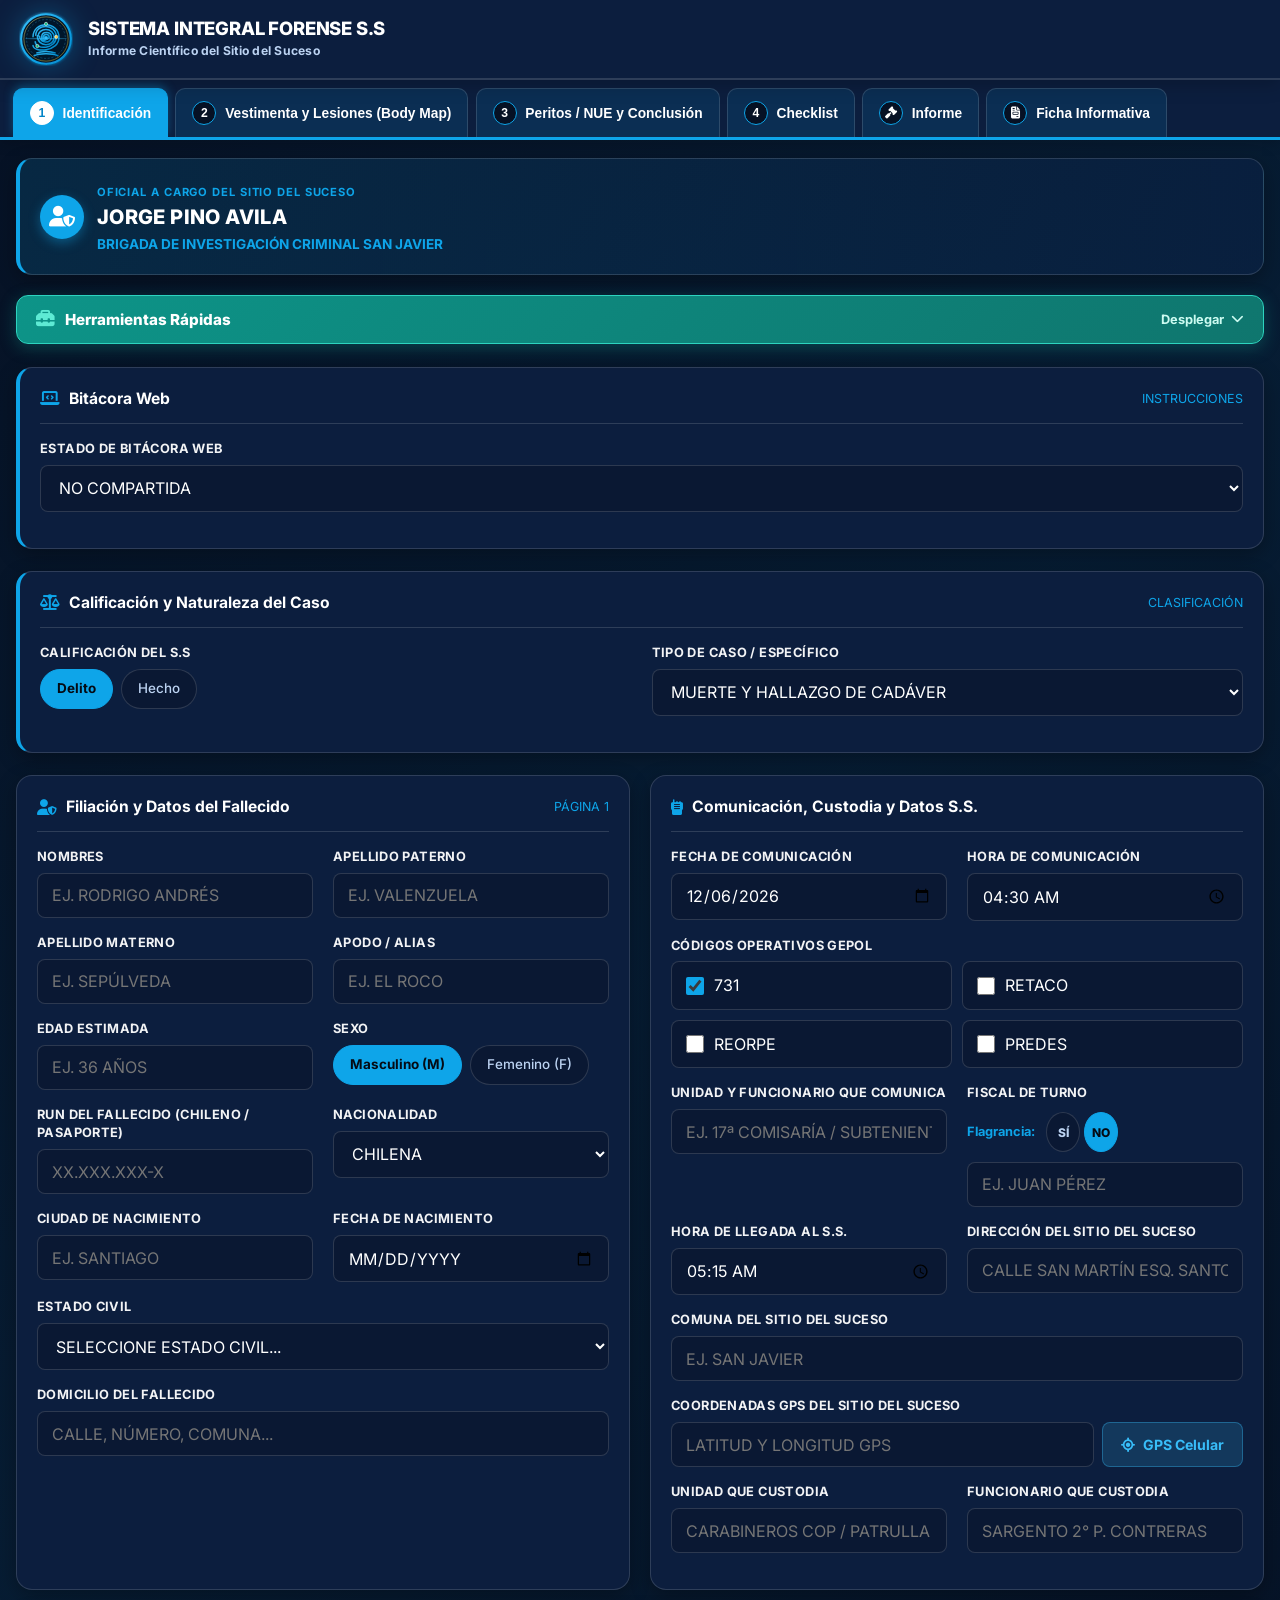
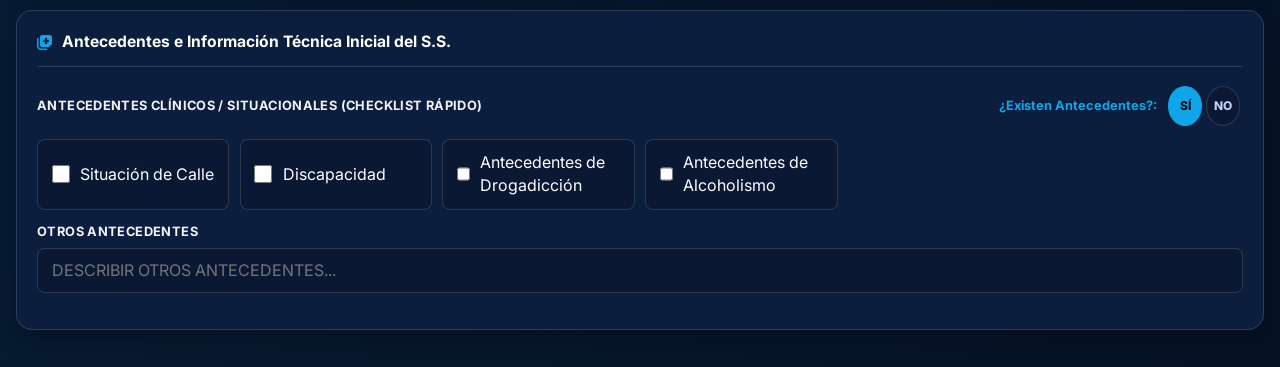
==== index.html @ a8dee240 "Add files via upload" ====
<!DOCTYPE html>
<html lang="es">
<head>
  <meta charset="UTF-8">
  <meta name="viewport" content="width=device-width, initial-scale=1.0, maximum-scale=5.0, user-scalable=yes">
  <meta name="theme-color" content="#061329">
  <meta name="mobile-web-app-capable" content="yes">
  <meta name="apple-mobile-web-app-capable" content="yes">
  <meta name="application-name" content="SIF Bicrim">
  <link rel="manifest" href="manifest.json">
  <title>SIF-SS // Sistema Integral Forense - Informe Científico-Técnico del Sitio del Suceso (Android)</title>
  <link rel="stylesheet" href="https://cdnjs.cloudflare.com/ajax/libs/font-awesome/6.5.1/css/all.min.css">
  <link rel="stylesheet" href="styles.css">
  <script src="https://cdnjs.cloudflare.com/ajax/libs/html2canvas/1.4.1/html2canvas.min.js"></script>
</head>
<body>

  <!-- BANNER FLOTANTE DE INSTALACIÓN PWA (ESTILO RANCHILLO) -->
  <div id="installBanner" class="install-banner no-print" style="display: none;">
    <div class="install-content">
      <span class="install-icon">📲</span>
      <div>
        <h4>Instalar SIF-SS Android</h4>
        <p>Agrégala a tu pantalla de inicio para usarla offline</p>
      </div>
    </div>
    <button id="installBtn" class="btn-install-banner">Instalar</button>
    <button onclick="cerrarBannerInstalacion()" class="btn-close-banner">&times;</button>
  </div>

  <!-- ENCABEZADO PRINCIPAL LIMPIO PARA CELULAR ANDROID (SOLO LOGO Y TEXTO) -->
  <header class="app-header no-print">
    <div class="header-container">
      <div class="brand-section">
        <div class="custom-forensic-logo" title="Dactiloscopia y Peritaje // Sitio del Suceso">
          <svg viewBox="0 0 100 100" width="54" height="54" class="logo-svg-emblem">
            <defs>
              <linearGradient id="fpCyanGrad" x1="0%" y1="0%" x2="100%" y2="100%">
                <stop offset="0%" stop-color="#38bdf8" />
                <stop offset="60%" stop-color="#0ea5e9" />
                <stop offset="100%" stop-color="#0284c7" />
              </linearGradient>
              <linearGradient id="fpGoldGrad" x1="0%" y1="0%" x2="100%" y2="100%">
                <stop offset="0%" stop-color="#fef08a" />
                <stop offset="100%" stop-color="#eab308" />
              </linearGradient>
              <linearGradient id="laserGrad" x1="0%" y1="0%" x2="100%" y2="0%">
                <stop offset="0%" stop-color="rgba(56, 189, 248, 0)" />
                <stop offset="50%" stop-color="rgba(56, 189, 248, 0.45)" />
                <stop offset="100%" stop-color="rgba(56, 189, 248, 0)" />
              </linearGradient>
              <filter id="fpGlow">
                <feGaussianBlur stdDeviation="2.5" result="coloredBlur"/>
                <feMerge>
                  <feMergeNode in="coloredBlur"/>
                  <feMergeNode in="SourceGraphic"/>
                </feMerge>
              </filter>
            </defs>

            <!-- Marco Oficial REDONDO / Circular Institucional -->
            <circle cx="50" cy="50" r="46" fill="#061329" stroke="url(#fpCyanGrad)" stroke-width="3.8" filter="url(#fpGlow)" />
            <circle cx="50" cy="50" r="41" fill="none" stroke="url(#fpGoldGrad)" stroke-width="1.1" opacity="0.75" />
            <circle cx="50" cy="50" r="36" fill="none" stroke="rgba(56, 189, 248, 0.4)" stroke-width="1.2" stroke-dasharray="4,3" />

            <!-- HUELLA DACTILAR BIOMÉTRICA CIRCULAR -->
            <g stroke="url(#fpCyanGrad)" stroke-width="2.8" stroke-linecap="round" fill="none" opacity="0.95">
              <path d="M47,48 C47,45 53,45 53,48 C53,52 45,53 45,47 C45,40 56,40 56,47 C45,55 42,56 42,46 C42,36 59,35 60,46 C61,58 39,60 38,45" />
              <path d="M35,46 C35,28 65,28 65,47 C65,65 34,66 34,44" />
              <path d="M31,43 C31,21 69,21 69,46 C69,69 31,71 30,55" />
              <path d="M26,46 C26,16 74,16 74,47 C74,74 27,76 26,62" />
              <path d="M33,76 C42,72 58,72 67,76" />
              <path d="M28,81 C39,76 61,76 72,81" />
            </g>

            <rect x="12" y="48" width="76" height="3" fill="url(#laserGrad)" />
            <line x1="12" y1="49.5" x2="88" y2="49.5" stroke="#38bdf8" stroke-width="0.8" opacity="0.85" />

            <circle cx="50" cy="22" r="3" fill="#10b981" stroke="#ffffff" stroke-width="1" />
            <circle cx="69" cy="46" r="3" fill="url(#fpGoldGrad)" stroke="#ffffff" stroke-width="1" />
            <circle cx="50" cy="48" r="2.5" fill="#38bdf8" />
            <circle cx="34" cy="63" r="3" fill="#10b981" stroke="#ffffff" stroke-width="1" />
          </svg>
        </div>
        <div class="brand-title">
          <h1>SISTEMA INTEGRAL FORENSE S.S</h1>
          <p>Informe Científico del Sitio del Suceso</p>
      </div>
    </div>
  </header>

  <!-- NAVEGACIÓN MÓVIL POR PESTAÑAS (OPTIMIZADA PARA TACTO EN CELULAR) -->
  <nav class="nav-tabs-wrapper no-print">
    <div class="nav-tabs">
      <button class="tab-btn active" data-tab="tab-identificacion">
        <span class="tab-number">1</span>
        <span>Identificación</span>
      </button>
      <button class="tab-btn" data-tab="tab-examen">
        <span class="tab-number">2</span>
        <span>Vestimenta y Lesiones (Body Map)</span>
      </button>
      <button class="tab-btn" data-tab="tab-vestimenta">
        <span class="tab-number">3</span>
        <span>Peritos / NUE y Conclusión</span>
      </button>
      <button class="tab-btn" data-tab="tab-fotografia">
        <span class="tab-number">4</span>
        <span>Checklist</span>
      </button>
      <button class="tab-btn" data-tab="tab-documento">
        <span class="tab-number"><i class="fa-solid fa-gavel"></i></span>
        <span>Informe</span>
      </button>
      <button class="tab-btn" data-tab="tab-ficha">
        <span class="tab-number"><i class="fa-solid fa-file-invoice"></i></span>
        <span>Ficha Informativa</span>
      </button>
    </div>
  </nav>

  <!-- CONTENEDOR PRINCIPAL -->
  <main class="main-container">

    <!-- PESTAÑA 1: IDENTIFICACIÓN DEL FALLECIDO Y COMUNICACIÓN S.S -->
    <section id="tab-identificacion" class="tab-pane active">
      <!-- TARJETA OFICIAL A CARGO -->
      <div class="card official-in-charge-card" style="border-left: 4px solid var(--accent-primary); background: linear-gradient(90deg, rgba(14, 165, 233, 0.15), rgba(30, 64, 175, 0.1)); margin-bottom: 1.2rem;">
        <div style="display: flex; align-items: center; justify-content: space-between; flex-wrap: wrap; gap: 0.8rem;">
          <div style="display: flex; align-items: center; gap: 0.8rem;">
            <div style="width: 44px; height: 44px; border-radius: 50%; background: var(--accent-primary); display: flex; align-items: center; justify-content: center; font-size: 1.3rem; color: #fff; flex-shrink: 0; box-shadow: 0 4px 12px rgba(14, 165, 233, 0.4);">
              <i class="fa-solid fa-user-shield"></i>
            </div>
            <div>
              <span style="font-size: 0.7rem; font-weight: 700; color: var(--accent-primary); text-transform: uppercase; letter-spacing: 0.08em;">OFICIAL A CARGO DEL SITIO DEL SUCESO</span>
              <h3 style="font-size: 1.25rem; font-weight: 800; color: var(--text-main); margin-top: 0.1rem; letter-spacing: 0.02em;">JORGE PINO AVILA</h3>
              <span style="font-size: 0.85rem; font-weight: 700; color: var(--accent-primary); display: block; margin-top: 0.15rem;">BRIGADA DE INVESTIGACIÓN CRIMINAL SAN JAVIER</span>
            </div>
          </div>
        </div>
      </div>

      <!-- MENÚ DESPLEGABLE DE HERRAMIENTAS Y GESTIÓN DEL EXPEDIENTE (AHORRO DE ESPACIO MÓVIL) -->
      <div class="mobile-tools-dropdown-wrapper no-print" style="margin-bottom: 1.4rem;">
        <button type="button" id="btnToggleToolsMenu" class="btn" style="width: 100%; display: flex; justify-content: space-between; align-items: center; padding: 0.9rem 1.2rem; border-radius: var(--radius-md); font-size: 0.95rem; background: linear-gradient(135deg, #0d9488 0%, #0f766e 100%); border: 1px solid #2dd4bf; box-shadow: 0 4px 16px rgba(13, 148, 136, 0.35); color: #ffffff;">
          <span style="display: flex; align-items: center; gap: 0.7rem; font-weight: 800; color: #ffffff;">
            <i class="fa-solid fa-toolbox" style="color: #5eead4; font-size: 1.15rem;"></i> Herramientas Rápidas
          </span>
          <span style="display: flex; align-items: center; gap: 0.45rem; font-size: 0.8rem; color: #ccfbf1; font-weight: 700;">
            <span id="toolsMenuStatusText">Desplegar</span>
            <i class="fa-solid fa-chevron-down" id="toolsMenuChevron" style="transition: transform 0.28s ease;"></i>
          </span>
        </button>

        <div id="toolsMenuContent" class="card" style="display: none; margin-top: 0.6rem; margin-bottom: 0; padding: 1.1rem; border: 1px solid var(--accent-primary);">
          <div class="mobile-tools-grid">
            <button id="btnThemeToggle" class="btn btn-secondary btn-mobile">
              <i class="fa-solid fa-sun" id="themeIcon"></i> Modo Día / Noche
            </button>
            <button id="btnExportJson" class="btn btn-secondary btn-mobile">
              <i class="fa-solid fa-file-export"></i> Respaldar JSON
            </button>
            <button id="btnImportJson" class="btn btn-secondary btn-mobile">
              <i class="fa-solid fa-file-import"></i> Importar Respaldo
            </button>
            <input type="file" id="importFile" accept="*/*" style="display: none;">
            <button id="btnNewRecord" class="btn btn-primary btn-mobile">
              <i class="fa-solid fa-file-circle-plus"></i> Nuevo Registro
            </button>
            <button id="btnDeleteRecord" class="btn btn-danger btn-mobile">
              <i class="fa-solid fa-trash-can"></i> Eliminar Registro
            </button>
          </div>
        </div>
      </div>

      <!-- TARJETA: BITÁCORA WEB -->
      <div class="card" style="border-left: 4px solid var(--accent-primary); margin-bottom: 1.4rem;">
        <div class="card-header">
          <h2 class="card-title"><i class="fa-solid fa-laptop-code"></i> Bitácora Web</h2>
          <span style="font-size: 0.78rem; color: var(--accent-primary);">INSTRUCCIONES</span>
        </div>

        <div class="form-group">
          <label class="form-label">Estado de Bitácora Web</label>
          <select class="form-select" data-state-path="bitacoraWeb.estado">
            <option value="SI">Sí</option>
            <option value="NO COMPARTIDA">No Compartida</option>
            <option value="NO HAY">No Hay</option>
          </select>
        </div>

        <div id="boxBitacoraNumero" class="form-group" style="display: none; margin-top: 0.8rem;">
          <label class="form-label" style="color: var(--accent-primary); font-weight: 700;">Número de Bitácora Web (ej. 25697-2026):</label>
          <input type="text" class="form-input" data-state-path="bitacoraWeb.numero" placeholder="25697-2026">
        </div>

        <div id="boxBitacoraAvisoNoHay" style="display: none; margin-top: 0.8rem; padding: 12px 16px; background: rgba(239, 68, 68, 0.12); border: 1px solid rgba(239, 68, 68, 0.4); border-radius: 6px; color: #f87171; font-weight: 700; font-size: 0.92rem; align-items: center; gap: 10px;">
          <i class="fa-solid fa-triangle-exclamation"></i> No Existen Instrucciones en Bitacora Web.
        </div>
      </div>

      <!-- TARJETA: CLASIFICACIÓN DEL CASO Y EVALUACIÓN DE LESIONES -->
      <div class="card" style="border-left: 4px solid var(--accent-primary); margin-bottom: 1.4rem;">
        <div class="card-header">
          <h2 class="card-title"><i class="fa-solid fa-scale-balanced"></i> Calificación y Naturaleza del Caso</h2>
          <span style="font-size: 0.78rem; color: var(--accent-primary);">CLASIFICACIÓN</span>
        </div>

        <div class="grid-2">
          <div class="form-group">
            <label class="form-label">Calificación del S.S</label>
            <div class="pill-selector" data-state-path="clasificacionCaso.delitoOHecho">
              <span class="pill-option active" data-value="DELITO">Delito</span>
              <span class="pill-option" data-value="HECHO">Hecho</span>
            </div>
          </div>

          <div class="form-group">
            <label class="form-label">TIPO DE CASO / ESPECÍFICO</label>
            <select class="form-select" data-state-path="clasificacionCaso.subtipo">
              <option value="Muerte y Hallazgo de Cadáver">Muerte y Hallazgo de Cadáver</option>
              <option value="Homicidio">Homicidio</option>
              <option value="Femicidio">Femicidio</option>
              <option value="Parricidio">Parricidio</option>
              <option value="Infanticidio">Infanticidio</option>
              <option value="Suicidio">Suicidio</option>
              <option value="Muerte Accidental">Muerte Accidental</option>
              <option value="Hallazgo de Osamentas / Restos Humanos">Hallazgo de Osamentas / Restos Humanos</option>
              <option value="Inhumación Ilegal">Inhumación Ilegal</option>
              <option value="Exhumación Ilegal">Exhumación Ilegal</option>
              <option value="Otro (Especificar)">Otro (Especificar)</option>
            </select>
          </div>
        </div>
      </div>

      <div class="grid-2">
        <div class="card">
          <div class="card-header">
            <h2 class="card-title"><i class="fa-solid fa-user-shield"></i> Filiación y Datos del Fallecido</h2>
            <span style="font-size: 0.78rem; color: var(--accent-primary);">PÁGINA 1</span>
          </div>

          <div class="grid-2">
            <div class="form-group">
              <label class="form-label">Nombres</label>
              <input type="text" class="form-input" data-state-path="fallecido.nombres" placeholder="Ej. RODRIGO ANDRÉS">
            </div>
            <div class="form-group">
              <label class="form-label">Apellido Paterno</label>
              <input type="text" class="form-input" data-state-path="fallecido.apellidoPaterno" placeholder="Ej. VALENZUELA">
            </div>
          </div>

          <div class="grid-2">
            <div class="form-group">
              <label class="form-label">Apellido Materno</label>
              <input type="text" class="form-input" data-state-path="fallecido.apellidoMaterno" placeholder="Ej. SEPÚLVEDA">
            </div>
            <div class="form-group">
              <label class="form-label">Apodo / Alias</label>
              <input type="text" class="form-input" data-state-path="fallecido.apodo" placeholder="Ej. EL ROCO">
            </div>
          </div>

          <div class="grid-2">
            <div class="form-group">
              <label class="form-label">Edad Estimada</label>
              <input type="text" class="form-input" data-state-path="fallecido.edad" placeholder="Ej. 36 AÑOS">
            </div>
            <div class="form-group">
              <label class="form-label">Sexo</label>
              <div class="pill-selector" data-state-path="fallecido.sexo">
                <span class="pill-option active" data-value="M">Masculino (M)</span>
                <span class="pill-option" data-value="F">Femenino (F)</span>
              </div>
            </div>
          </div>

          <div class="grid-2">
            <div class="form-group">
              <label class="form-label">RUN del Fallecido (Chileno / Pasaporte)</label>
              <input type="text" id="runFallecido" class="form-input" data-state-path="fallecido.run" placeholder="XX.XXX.XXX-X">
            </div>
            <div class="form-group">
              <label class="form-label">Nacionalidad</label>
              <select class="form-select" data-state-path="fallecido.nacionalidad">
                <option value="CHILENA">Chilena</option>
                <option value="EXTRANJERA">Extranjera</option>
              </select>
            </div>
          </div>

          <div id="boxExtranjeraCual" class="form-group" style="display: none;">
            <label class="form-label" style="color: var(--accent-primary); font-weight: 700;">Si es Extranjera, Indicar Cuál:</label>
            <input type="text" class="form-input" data-state-path="fallecido.extranjeraCual" placeholder="Ej. Colombiana / Venezolana / Argentina">
          </div>

          <div class="grid-2">
            <div class="form-group">
              <label class="form-label">Ciudad de Nacimiento</label>
              <input type="text" class="form-input" data-state-path="fallecido.ciudadNacimiento" placeholder="Ej. SANTIAGO">
            </div>
            <div class="form-group">
              <label class="form-label">Fecha de Nacimiento</label>
              <input type="date" class="form-input" data-state-path="fallecido.fechaNacimiento">
            </div>
          </div>

          <div class="form-group">
            <label class="form-label">Estado Civil</label>
            <select class="form-select" data-state-path="fallecido.estadoCivil">
              <option value="">Seleccione Estado Civil...</option>
              <option value="CASADO">Casado(a)</option>
              <option value="SOLTERO">Soltero(a)</option>
              <option value="VIUDO">Viudo(a)</option>
              <option value="DIVORCIADO">Divorciado(a)</option>
              <option value="ACUERDO DE UNIÓN CIVIL">Acuerdo de Unión Civil</option>
            </select>
          </div>

          <div class="form-group">
            <label class="form-label">Domicilio del Fallecido</label>
            <input type="text" class="form-input" data-state-path="fallecido.domicilio" placeholder="Calle, número, comuna...">
          </div>
        </div>

        <div class="card">
          <div class="card-header">
            <h2 class="card-title"><i class="fa-solid fa-walkie-talkie"></i> Comunicación, Custodia y Datos S.S.</h2>
          </div>

          <div class="grid-2">
            <div class="form-group">
              <label class="form-label">Fecha de Comunicación</label>
              <input type="date" class="form-input" data-state-path="comunicacion.fecha">
            </div>
            <div class="form-group">
              <label class="form-label">Hora de Comunicación</label>
              <input type="time" class="form-input" data-state-path="comunicacion.hora">
            </div>
          </div>

          <div class="form-group">
            <label class="form-label">Códigos Operativos GEPOL</label>
            <div class="checkbox-grid" style="grid-template-columns: repeat(2, 1fr);">
              <label class="custom-checkbox">
                <input type="checkbox" data-state-checkbox="comunicacion.gepol.731">
                <span>731</span>
              </label>
              <label class="custom-checkbox">
                <input type="checkbox" data-state-checkbox="comunicacion.gepol.RETACO">
                <span>RETACO</span>
              </label>
              <label class="custom-checkbox">
                <input type="checkbox" data-state-checkbox="comunicacion.gepol.REORPE">
                <span>REORPE</span>
              </label>
              <label class="custom-checkbox">
                <input type="checkbox" data-state-checkbox="comunicacion.gepol.PREDES">
                <span>PREDES</span>
              </label>
            </div>
            <div id="boxGepolMotivo" style="display: none; margin-top: 0.8rem;">
              <label class="form-label" style="color: var(--accent-primary); font-weight: 700;">Motivo de activación (RETACO / REORPE / PREDES):</label>
              <textarea class="form-textarea" data-state-path="comunicacion.gepol.motivo" placeholder="Escribe aquí el motivo o fundamento del código seleccionado..." style="min-height: 65px;"></textarea>
            </div>
          </div>

          <div class="grid-2">
            <div class="form-group">
              <label class="form-label">Unidad y Funcionario que Comunica</label>
              <input type="text" class="form-input" data-state-path="comunicacion.unidadFuncionarioComunica" placeholder="Ej. 17ª Comisaría / Subteniente M. Salazar">
            </div>
            <div class="form-group">
              <div style="display: flex; justify-content: space-between; align-items: center; margin-bottom: 0.4rem; flex-wrap: wrap; gap: 0.4rem;">
                <label class="form-label" style="margin-bottom: 0;">Fiscal de Turno</label>
                <div style="display: flex; align-items: center; gap: 0.5rem;">
                  <span style="font-size: 0.8rem; font-weight: 700; color: var(--accent-primary);">Flagrancia:</span>
                  <div class="pill-selector" data-state-path="comunicacion.flagrancia" style="padding: 3px; border-radius: 50px; gap: 4px;">
                    <span class="pill-option" data-value="SI" style="width: 34px; height: 34px; border-radius: 50%; padding: 0; display: flex; align-items: center; justify-content: center; font-size: 0.75rem; font-weight: 800;">SÍ</span>
                    <span class="pill-option active" data-value="NO" style="width: 34px; height: 34px; border-radius: 50%; padding: 0; display: flex; align-items: center; justify-content: center; font-size: 0.75rem; font-weight: 800;">NO</span>
                  </div>
                </div>
              </div>
              <input type="text" class="form-input" data-state-path="comunicacion.fiscalTurno" placeholder="Ej. JUAN PÉREZ">
              <div id="flagranciaHint" style="display: none; font-size: 0.78rem; color: #10b981; font-weight: 700; margin-top: 0.35rem;">
                <i class="fa-solid fa-check"></i> Se incluirá: ", de la Fiscalía de Flagrancia Maule"
              </div>
            </div>
          </div>

          <div class="grid-2">
            <div class="form-group">
              <label class="form-label">Hora de Llegada al S.S.</label>
              <input type="time" class="form-input" data-state-path="comunicacion.horaLlegadaSS">
            </div>
            <div class="form-group">
              <label class="form-label">Dirección del Sitio del Suceso</label>
              <input type="text" class="form-input" data-state-path="comunicacion.direccionSS" placeholder="Calle San Martín esq. Santo Domingo">
            </div>
          </div>

          <div class="form-group">
            <label class="form-label">Comuna del Sitio del Suceso</label>
            <input type="text" class="form-input" data-state-path="comunicacion.comunaSS" placeholder="Ej. SAN JAVIER">
          </div>

          <div class="form-group">
            <label class="form-label">Coordenadas GPS del Sitio del Suceso</label>
            <div class="input-with-button">
              <input type="text" id="coordenadasGPS" class="form-input" data-state-path="comunicacion.coordenadasGPS" placeholder="Latitud y Longitud GPS">
              <button id="btnGetGPS" type="button" class="btn btn-blue" style="white-space: nowrap;">
                <i class="fa-solid fa-location-crosshairs"></i> GPS Celular
              </button>
            </div>
          </div>

          <div class="grid-2">
            <div class="form-group">
              <label class="form-label">Unidad que Custodia</label>
              <input type="text" class="form-input" data-state-path="comunicacion.unidadCustodia" placeholder="Carabineros COP / Patrulla Z-8120">
            </div>
            <div class="form-group">
              <label class="form-label">Funcionario que Custodia</label>
              <input type="text" class="form-input" data-state-path="comunicacion.funcionarioCustodia" placeholder="Sargento 2° P. Contreras">
            </div>
          </div>
        </div>
      </div>

      <div class="card">
        <div class="card-header">
          <h2 class="card-title"><i class="fa-solid fa-notes-medical"></i> Antecedentes e Información Técnica Inicial del S.S.</h2>
        </div>

        <div class="form-group">
          <div style="display: flex; justify-content: space-between; align-items: center; margin-bottom: 0.6rem; flex-wrap: wrap; gap: 0.5rem;">
            <label class="form-label" style="margin-bottom: 0;">Antecedentes Clínicos / Situacionales (Checklist Rápido)</label>
            <div style="display: flex; align-items: center; gap: 0.5rem;">
              <span style="font-size: 0.8rem; font-weight: 700; color: var(--accent-primary);">¿Existen Antecedentes?:</span>
              <div class="pill-selector" data-state-path="antecedentes.tieneAntecedentes" style="padding: 3px; border-radius: 50px; gap: 4px;">
                <span class="pill-option active" data-value="SI" style="width: 34px; height: 34px; border-radius: 50%; padding: 0; display: flex; align-items: center; justify-content: center; font-size: 0.75rem; font-weight: 800;">SÍ</span>
                <span class="pill-option" data-value="NO" style="width: 34px; height: 34px; border-radius: 50%; padding: 0; display: flex; align-items: center; justify-content: center; font-size: 0.75rem; font-weight: 800;">NO</span>
              </div>
            </div>
          </div>

          <div id="boxAntecedentesSi">
            <div class="checkbox-grid">
              <label class="custom-checkbox">
                <input type="checkbox" data-state-checkbox="antecedentes.situacionCalle">
                <span>Situación de Calle</span>
              </label>
              <label class="custom-checkbox">
                <input type="checkbox" data-state-checkbox="antecedentes.discapacitado">
                <span>Discapacidad</span>
              </label>
              <label class="custom-checkbox">
                <input type="checkbox" data-state-checkbox="antecedentes.drogadiccion">
                <span>Antecedentes de Drogadicción</span>
              </label>
              <label class="custom-checkbox">
                <input type="checkbox" data-state-checkbox="antecedentes.alcoholismo">
                <span>Antecedentes de Alcoholismo</span>
              </label>
            </div>
            <div class="form-group" style="margin-top: 0.8rem; margin-bottom: 0;">
              <label class="form-label">Otros Antecedentes</label>
              <input type="text" class="form-input" data-state-path="antecedentes.otros" placeholder="Describir otros antecedentes...">
            </div>
          </div>

          <div id="boxAntecedentesNo" style="display: none; margin-top: 0.8rem; padding: 12px 16px; background: rgba(239, 68, 68, 0.12); border: 1px solid rgba(239, 68, 68, 0.4); border-radius: 6px; color: #f87171; font-weight: 700; font-size: 0.92rem; align-items: center; gap: 10px;">
            <i class="fa-solid fa-triangle-exclamation"></i> Sin Antecedentes Clínicos
          </div>
        </div>
      </div>
    </section>

    <!-- PESTAÑA 2: EXAMEN CORPORAL, ANTROPOMETRÍA Y CROQUIS ANATÓMICO -->
    <section id="tab-examen" class="tab-pane">
      <!-- TARJETA: UBICACIÓN DEL CUERPO -->
      <div class="card" style="border-left: 4px solid var(--accent-primary); margin-bottom: 1.4rem;">
        <div class="card-header">
          <h2 class="card-title"><i class="fa-solid fa-location-dot"></i> Ubicación del Cuerpo</h2>
          <span style="font-size: 0.78rem; color: var(--accent-primary);">UBICACIÓN</span>
        </div>
        <div class="form-group">
          <label class="form-label">Seleccionar Ubicación del Cuerpo en el Sitio del Suceso</label>
          <select class="form-select" data-state-path="tecnicosSS.ubicacionCuerpo">
            <option value="">Seleccionar Ubicación...</option>
            <option value="LIVING">Living</option>
            <option value="COMEDOR">Comedor</option>
            <option value="PIEZA PRINCIPAL PRIMER PISO">Pieza Principal Primer Piso</option>
            <option value="PIEZA PRIMER PISO">Pieza Primer Piso</option>
            <option value="BAÑO">Baño</option>
            <option value="BAÑO PRIMER PISO">Baño Primer Piso</option>
            <option value="BAÑO SEGUNDO PISO">Baño Segundo Piso</option>
            <option value="PIEZA PRINCIPAL SEGUNDO PISO">Pieza Principal Segundo Piso</option>
            <option value="PIEZA SEGUNDO PISO">Pieza Segundo Piso</option>
            <option value="BALCÓN PRIMER PISO">Balcón Primer Piso</option>
            <option value="BALCÓN SEGUNDO PISO">Balcón Segundo Piso</option>
            <option value="PATIO TRASERO">Patio Trasero</option>
            <option value="ANTE JARDÍN">Ante Jardín</option>
            <option value="INTERIOR DE UNA BODEGA">Interior de una Bodega</option>
            <option value="ENTRETECHO">Entretecho</option>
            <option value="QUINCHO">Quincho</option>
            <option value="PISCINA">Piscina</option>
            <option value="POTRERO">Potrero</option>
            <option value="INTERIOR DEL PREDIO">Interior del Predio</option>
            <option value="SUSPENDIDO DE UN ÁRBOL">Suspendido de un Árbol</option>
            <option value="INTERIOR DE UN VEHÍCULO">Interior de un Vehículo</option>
            <option value="INTERIOR DE UN ASCENSOR">Interior de un Ascensor</option>
            <option value="VÍA PÚBLICA">Vía Pública</option>
            <option value="CALLE PRINCIPAL">Calle Principal</option>
            <option value="CAMINO PRINCIPAL">Camino Principal</option>
            <option value="RECINTO MILITAR">Recinto Militar</option>
            <option value="RECINTO POLICIAL">Recinto Policial</option>
            <option value="CALABOZO">Calabozo</option>
            <option value="DENTRO DE UNA MALETA">Dentro de una Maleta</option>
            <option value="INTERIOR REFRIGERADOR">Interior Refrigerador</option>
            <option value="INTERIOR DE UN AUTO BUS">Interior de un Auto Bus</option>
            <option value="INTERIOR DE UN AVIÓN">Interior de un Avión</option>
            <option value="AEROPUERTO">Aeropuerto</option>
            <option value="AERÓDROMO">Aeródromo</option>
            <option value="RECINTO PÚBLICO">Recinto Público</option>
            <option value="RECINTO PRIVADO">Recinto Privado</option>
            <option value="RECINTO HOSPITALARIO">Recinto Hospitalario</option>
            <option value="CESFAM">Cesfam</option>
            <option value="CUARTEL DE BOMBEROS">Cuartel de Bomberos</option>
            <option value="PUERTO">Puerto</option>
            <option value="LANCHA">Lancha</option>
            <option value="MAR">Mar</option>
            <option value="RÍO">Río</option>
            <option value="BARCO">Barco</option>
            <option value="CRUCERO">Crucero</option>
            <option value="OTRO">Otro</option>
          </select>
        </div>
        <div id="boxUbicacionCuerpoOtro" class="form-group" style="display: none; margin-top: 0.8rem;">
          <label class="form-label" style="color: var(--accent-primary); font-weight: 700;">Especificar el lugar del Hallazgo del Cuerpo:</label>
          <input type="text" class="form-input" data-state-path="tecnicosSS.ubicacionCuerpoOtro" placeholder="Escribir ubicación específica...">
        </div>
      </div>

      <!-- TOPOGRAFÍA Y ORIENTACIÓN DEL CADÁVER -->
      <div class="card" style="border-left: 4px solid var(--accent-primary); margin-bottom: 1.4rem;">
        <div class="card-header">
          <h2 class="card-title"><i class="fa-solid fa-compass-drafting"></i> Orientación y Topografía del Cadáver</h2>
          <span style="font-size: 0.78rem; color: var(--accent-primary);">INICIAL</span>
        </div>
        <div class="grid-3">
          <div class="form-group">
            <label class="form-label">Orientación del Cadáver</label>
            <input type="text" class="form-input" data-state-path="tecnicosSS.orientacionCadaver" placeholder="Decúbito dorsal, Cabeza al Norte...">
          </div>
          <div class="form-group">
            <label class="form-label">Fijación a Dos Puntos (Topografía)</label>
            <input type="text" class="form-input" data-state-path="tecnicosSS.fijacionDosPuntos" placeholder="Punto A: Poste N°42 (3.2m), Punto B: Muro Norte">
          </div>
          <div class="form-group">
            <label class="form-label">Medida entre Maléolos Internos (cm)</label>
            <input type="number" step="0.1" class="form-input" data-state-path="tecnicosSS.medidaMaleolos" placeholder="Ej. 18.5 cm">
          </div>
        </div>
      </div>

      <div class="grid-2">
        <div class="card">
          <div class="card-header">
            <h2 class="card-title"><i class="fa-solid fa-dna"></i> Examen Antropométrico y Rasgos Fenotípicos</h2>
            <span style="font-size: 0.78rem; color: var(--accent-primary);">PÁGINA 2</span>
          </div>

          <div class="form-group">
            <label class="form-label">Estatura</label>
            <input type="text" class="form-input" data-state-path="antropometria.estatura" placeholder="Ej. 1.78 M">
          </div>

          <div class="form-group">
            <label class="form-label">COLOR DE TEZ</label>
            <select class="form-select" data-state-path="antropometria.tez">
              <option value="Blanca">Blanca</option>
              <option value="Albina">Albina</option>
              <option value="Morena">Morena</option>
              <option value="Trigueña">Trigueña</option>
              <option value="Oscura">Oscura</option>
            </select>
          </div>

          <div class="grid-2">
            <div class="form-group">
              <label class="form-label">Cabello</label>
              <input type="text" class="form-input" data-state-path="antropometria.cabello" placeholder="Negro corto, castaño...">
            </div>
            <div class="form-group">
              <label class="form-label">Color del Iris</label>
              <select class="form-select" data-state-path="antropometria.colorIris">
                <option value="⚫ Negro">⚫ Negro</option>
                <option value="🟤 Café">🟤 Café</option>
                <option value="🟤 Castaño">🟤 Castaño</option>
                <option value="🟤 Marrón">🟤 Marrón</option>
                <option value="🔵 Azul">🔵 Azul</option>
                <option value="🟢 Verde">🟢 Verde</option>
                <option value="🟡 Ámbar">🟡 Ámbar</option>
                <option value="🟤 Avellana">🟤 Avellana</option>
                <option value="⚪ Gris">⚪ Gris</option>
                <option value="🟠 Miel">🟠 Miel</option>
              </select>
            </div>
          </div>

          <div class="form-group" style="margin-top: 1.2rem;">
            <label class="form-label" style="font-weight: 800; color: var(--text-main); margin-bottom: 0.6rem;">Morfología del Cuerpo (Seleccionar casilla)</label>
            <div style="display: flex; flex-direction: column; gap: 0.65rem;">
              <label class="custom-checkbox morfologia-option" style="display: flex; align-items: flex-start; gap: 0.75rem; padding: 0.85rem; border: 1px solid var(--border-color); border-radius: 8px; background: var(--bg-input); cursor: pointer;">
                <input type="checkbox" class="chk-morfologia" value="ECTOMORFO">
                <div>
                  <div style="font-weight: 800; color: var(--accent-primary); font-size: 0.92rem;">ECTOMORFO</div>
                  <div style="font-size: 0.8rem; color: var(--text-muted); margin-top: 0.2rem; line-height: 1.35;">
                    Estructura ósea ligera, extremidades largas, metabolismo rápido y dificultad para ganar masa muscular o grasa.
                  </div>
                </div>
              </label>

              <label class="custom-checkbox morfologia-option" style="display: flex; align-items: flex-start; gap: 0.75rem; padding: 0.85rem; border: 1px solid var(--border-color); border-radius: 8px; background: var(--bg-input); cursor: pointer;">
                <input type="checkbox" class="chk-morfologia" value="MESOMORFO">
                <div>
                  <div style="font-weight: 800; color: var(--accent-primary); font-size: 0.92rem;">MESOMORFO</div>
                  <div style="font-size: 0.8rem; color: var(--text-muted); margin-top: 0.2rem; line-height: 1.35;">
                    Complexión naturalmente fuerte, hombros anchos, cintura estrecha y alta capacidad para desarrollar músculo.
                  </div>
                </div>
              </label>

              <label class="custom-checkbox morfologia-option" style="display: flex; align-items: flex-start; gap: 0.75rem; padding: 0.85rem; border: 1px solid var(--border-color); border-radius: 8px; background: var(--bg-input); cursor: pointer;">
                <input type="checkbox" class="chk-morfologia" value="ENDOMORFO">
                <div>
                  <div style="font-weight: 800; color: var(--accent-primary); font-size: 0.92rem;">ENDOMORFO</div>
                  <div style="font-size: 0.8rem; color: var(--text-muted); margin-top: 0.2rem; line-height: 1.35;">
                    Estructura más pesada, tendencia a la acumulación de grasa (especialmente en abdomen y caderas), con formas más redondeadas.
                  </div>
                </div>
              </label>

              <label class="custom-checkbox morfologia-option" style="display: flex; align-items: flex-start; gap: 0.75rem; padding: 0.85rem; border: 1px solid var(--border-color); border-radius: 8px; background: var(--bg-input); cursor: pointer;">
                <input type="checkbox" class="chk-morfologia" value="OBESO">
                <div>
                  <div style="font-weight: 800; color: var(--accent-primary); font-size: 0.92rem;">OBESO</div>
                  <div style="font-size: 0.8rem; color: var(--text-muted); margin-top: 0.2rem; line-height: 1.35;">
                    Exceso de grasa adiposa corporal.
                  </div>
                </div>
              </label>

              <label class="custom-checkbox morfologia-option" style="display: flex; align-items: flex-start; gap: 0.75rem; padding: 0.85rem; border: 1px solid var(--border-color); border-radius: 8px; background: var(--bg-input); cursor: pointer;">
                <input type="checkbox" class="chk-morfologia" value="CAQUÉTICO">
                <div>
                  <div style="font-weight: 800; color: var(--accent-primary); font-size: 0.92rem;">CAQUÉTICO</div>
                  <div style="font-size: 0.8rem; color: var(--text-muted); margin-top: 0.2rem; line-height: 1.35;">
                    Desnutrición Severa.
                  </div>
                </div>
              </label>
            </div>
          </div>
        </div>

        <div class="card">
          <div class="card-header">
            <h2 class="card-title"><i class="fa-solid fa-stethoscope"></i> Signos Clínicos e Instrumentales</h2>
          </div>

          <div class="grid-2">
            <div class="form-group">
              <label class="form-label">Pupilas</label>
              <select class="form-select" data-state-path="signosClinicos.pupilas">
                <option value="Midriáticas: Dilatadas">Midriáticas: Dilatadas</option>
                <option value="Mióticas: Contraídas">Mióticas: Contraídas</option>
                <option value="Isocóricas: Normales / Simétricas">Isocóricas: Normales / Simétricas</option>
                <option value="Anisocóricas: Asimétricas">Anisocóricas: Asimétricas</option>
                <option value="CON LESIÓN-TRAUMA O CORTE">CON LESIÓN-TRAUMA O CORTE</option>
              </select>
            </div>
            <div class="form-group">
              <label class="form-label">Palpación Craneal</label>
              <select class="form-select" data-state-path="signosClinicos.palpacionCraneal">
                <option value="SIN LESIÓN O VESTIGIOS">SIN LESIÓN O VESTIGIOS</option>
                <option value="CON LESIÓN: Crepitación Ósea">CON LESIÓN: Crepitación Ósea</option>
                <option value="HUNDIMIENTO CRANEAL">HUNDIMIENTO CRANEAL</option>
                <option value="HERIDA CONTUSA: Cortante">HERIDA CONTUSA: Cortante</option>
                <option value="CON LESIÓN Y HEMATOMAS">CON LESIÓN Y HEMATOMAS</option>
                <option value="TRAUMATISMO CRANEOENCEFÁLICO GRAVE: Golpe fuerte, o un Objeto Penetrante">TRAUMATISMO CRANEOENCEFÁLICO GRAVE: Golpe fuerte, o un Objeto Penetrante</option>
              </select>
            </div>
          </div>

          <div class="grid-3">
            <div class="form-group">
              <label class="form-label">Pabellón Auricular</label>
              <select class="form-select" data-state-path="signosClinicos.pabellonAuricular">
                <option value="PÁLIDOS: Piel más Blanca">PÁLIDOS: Piel más Blanca</option>
                <option value="CIANÓTICOS: Coloración azulada o violácea de la piel">CIANÓTICOS: Coloración azulada o violácea de la piel</option>
                <option value="NORMOCOLOREADO: Coloración normal o natural">NORMOCOLOREADO: Coloración normal o natural</option>
                <option value="CON OTORRAGÍA: Con Sangre">CON OTORRAGÍA: Con Sangre</option>
                <option value="CON OTORREA: Salida de líquido del oído">CON OTORREA: Salida de líquido del oído</option>
              </select>
            </div>
            <div class="form-group">
              <label class="form-label">Mucosa Labial</label>
              <select class="form-select" data-state-path="signosClinicos.mucosaLabial">
                <option value="PÁLIDOS: Piel más Blanca">PÁLIDOS: Piel más Blanca</option>
                <option value="CIANÓTICOS: Coloración azulada o violácea de la piel">CIANÓTICOS: Coloración azulada o violácea de la piel</option>
                <option value="NORMOCOLOREADO: Coloración normal o natural">NORMOCOLOREADO: Coloración normal o natural</option>
                <option value="CON LESIÓNES TRAUMA O CORTE">CON LESIÓNES TRAUMA O CORTE</option>
              </select>
            </div>
            <div class="form-group">
              <label class="form-label">Lechos Ungueales</label>
              <select class="form-select" data-state-path="signosClinicos.lechosUngueales">
                <option value="PÁLIDOS: Piel más Blanca">PÁLIDOS: Piel más Blanca</option>
                <option value="CIANÓTICOS: Coloración azulada o violácea de la piel">CIANÓTICOS: Coloración azulada o violácea de la piel</option>
                <option value="NORMOCOLOREADO: Coloración normal o natural">NORMOCOLOREADO: Coloración normal o natural</option>
                <option value="CON RESTOS BIOLÓGICOS DE DEFENSA">CON RESTOS BIOLÓGICOS DE DEFENSA</option>
              </select>
            </div>
          </div>

          <div class="grid-2">
            <div class="form-group">
              <label class="form-label">Temperatura Cuerpo (°C)</label>
              <input type="number" step="0.1" class="form-input" data-state-path="signosClinicos.tempCuerpo" placeholder="28.5">
            </div>
            <div class="form-group">
              <div style="display: flex; justify-content: space-between; align-items: center; margin-bottom: 0.35rem;">
                <label class="form-label" style="margin-bottom: 0;">Temperatura Ambiente (°C)</label>
                <button type="button" id="btnFetchTemp" style="background: var(--accent-primary); color: #fff; padding: 0.28rem 0.7rem; border-radius: 6px; font-size: 0.78rem; font-weight: 700; border: none; cursor: pointer; display: inline-flex; align-items: center; gap: 0.4rem; transition: background 0.2s;" title="Obtener temperatura según ubicación GPS">
                  <i class="fa-solid fa-cloud-sun"></i> Obtener de Web / GPS
                </button>
              </div>
              <input type="number" step="0.1" class="form-input" data-state-path="signosClinicos.tempAmbiente" id="inputTempAmbiente" placeholder="14.0">
            </div>
          </div>
        </div>
      </div>

      <!-- TARJETA: REGISTRO DE VESTIMENTA Y DESCRIPCIÓN -->
      <div class="card" style="margin-bottom: 1.4rem;">
        <div class="card-header">
          <h2 class="card-title"><i class="fa-solid fa-shirt"></i> Registro de Vestimenta y Descripción</h2>
          <span style="font-size: 0.78rem; color: var(--accent-primary);">PÁGINA 2</span>
        </div>
        <div class="grid-2">
          <div class="form-group">
            <label class="form-label">Prendas Superiores (Tronco)</label>
            <input type="text" class="form-input" data-state-path="vestimenta.superiores" placeholder="Chaqueta de cuero color negro talla L...">
          </div>
          <div class="form-group">
            <label class="form-label">Prendas Inferiores (Piernas)</label>
            <input type="text" class="form-input" data-state-path="vestimenta.inferiores" placeholder="Pantalón de mezclilla azul clásico talla 42...">
          </div>
          <div class="form-group">
            <label class="form-label">Calzado y Complementos</label>
            <input type="text" class="form-input" data-state-path="vestimenta.calzado" placeholder="Zapatillas deportivas negras marca Adidas...">
          </div>
          <div class="form-group">
            <label class="form-label">Prendas de Abrigo (Capa exterior)</label>
            <input type="text" class="form-input" data-state-path="vestimenta.abrigo" placeholder="Parka o abrigo exterior...">
          </div>
          <div class="form-group">
            <label class="form-label">Prendas de Cuerpo Entero (Una pieza)</label>
            <input type="text" class="form-input" data-state-path="vestimenta.cuerpoEntero" placeholder="Overol, enterito o N/A">
          </div>
          <div class="form-group">
            <label class="form-label">Otro Tipo de Prendas / Accesorios Personales</label>
            <input type="text" class="form-input" data-state-path="vestimenta.otros" placeholder="Reloj, anillos, billetera, credenciales...">
          </div>
        </div>
      </div>

      <div class="card">
        <div class="card-header">
          <h2 class="card-title"><i class="fa-solid fa-clock-rotate-left"></i> Tanatosemiología / Fenómenos Cadavéricos</h2>
        </div>
        <div class="grid-2">
          <div class="form-group">
            <label class="form-label">Livideces Cadavéricas</label>
            <select class="form-select" data-state-path="tanatologia.livideces">
              <option value="MÓVILES: Aparecen entre las primeras 3 a 10 horas.">MÓVILES: Aparecen entre las primeras 3 a 10 horas.</option>
              <option value="FIJAS: Se establecen entre las 12 y 24 horas.">FIJAS: Se establecen entre las 12 y 24 horas.</option>
              <option value="MIXTAS">MIXTAS</option>
            </select>
          </div>
          <div class="form-group">
            <label class="form-label">Rigidez Cadavérica</label>
            <select class="form-select" data-state-path="tanatologia.rigidez">
              <option value="Completa">Completa</option>
              <option value="Parcial">Parcial</option>
              <option value="Flacidez / Ausente">Flacidez / Ausente</option>
            </select>
          </div>
          <div class="form-group">
            <label class="form-label">Putrefacción</label>
            <input type="text" class="form-input" data-state-path="tanatologia.putrefaccion" placeholder="Ausente / Periodo Cromático">
          </div>
          <div class="form-group">
            <label class="form-label">Maceración / Saponificación</label>
            <input type="text" class="form-input" data-state-path="tanatologia.maceracion" placeholder="No / Sin signos">
          </div>
        </div>
      </div>

      <!-- EVALUACIÓN DE LESIONES Y ACTIVACIÓN BODY MAPPER -->
      <div class="card" style="border-left: 4px solid var(--accent-primary); margin-bottom: 1.4rem;">
        <div class="card-header">
          <h2 class="card-title"><i class="fa-solid fa-notes-medical"></i> Evaluación de Lesiones</h2>
        </div>
        <label class="form-label" style="font-size: 0.92rem; color: var(--accent-primary); margin-bottom: 0.6rem;">¿Presenta Lesiones?</label>
        <div class="pill-selector" data-state-path="clasificacionCaso.presentaLesiones" id="selectorPresentaLesiones">
          <span class="pill-option active" data-value="SI">SÍ</span>
          <span class="pill-option" data-value="NO">NO</span>
        </div>

        <div id="boxLesionesSi" style="margin-top: 1rem; padding: 0.9rem 1.1rem; border-radius: var(--radius-sm); background: rgba(14, 165, 233, 0.12); border: 1px solid rgba(14, 165, 233, 0.4); display: flex; align-items: center; justify-content: space-between; flex-wrap: wrap; gap: 0.8rem;">
          <span style="font-size: 0.88rem; font-weight: 700; color: var(--accent-primary);">
            <i class="fa-solid fa-circle-check"></i> Activado para usar el Body Mapper Forense: 4 Siluetas Anatómicas.
          </span>
        </div>

        <div id="boxLesionesNo" style="display: none; margin-top: 1rem; padding: 0.9rem 1.1rem; border-radius: var(--radius-sm); background: rgba(245, 158, 11, 0.12); border: 1px solid rgba(245, 158, 11, 0.4);">
          <span style="font-size: 0.88rem; font-weight: 700; color: #f59e0b;">
            <i class="fa-solid fa-circle-info"></i> No se Observaron Lesiones Atribuibles de Terceras Personas.
          </span>
        </div>
      </div>

      <!-- BODY MAPPER ANATÓMICO MÓVIL: 4 PLANOS -->
      <div class="card" id="cardBodyMapper">
        <div class="card-header">
          <h2 class="card-title"><i class="fa-solid fa-person-burst"></i> Body Mapper Forense: 4 Siluetas Anatómicas</h2>
          <span style="font-size: 0.78rem; color: var(--accent-primary); font-weight: 700;"><i class="fa-solid fa-hand-pointer"></i> TOCA UNA SILUETA PARA MARCAR LESIÓN</span>
        </div>

        <div class="body-mapper-container">
          <div class="silhouettes-wrapper" id="lesionPinsContainer">

            <!-- 1. FRONTAL -->
            <div class="silhouette-box">
              <div class="silhouette-title"><i class="fa-solid fa-user"></i> Anterior (Frontal)</div>
              <svg class="svg-body" viewBox="0 0 180 440" xmlns="http://www.w3.org/2000/svg">
                <path class="body-skin-layer" d="M90 14 C78 14 70 26 70 40 C70 54 78 64 83 68 L78 80 L52 88 C40 92 30 100 25 110 L12 172 L8 228 L18 231 L25 178 L38 115 L48 115 L52 182 L55 238 L60 238 L88 243 L118 238 L123 238 L126 182 L130 115 L140 115 L153 178 L160 231 L170 228 L166 172 L153 110 C148 100 138 92 126 88 L100 80 L95 68 C100 64 108 54 108 40 C108 26 100 14 90 14 Z"/>
                <path class="body-skin-layer" d="M60 238 L62 338 L64 423 L55 438 L78 438 L78 338 L90 278 L102 338 L102 438 L125 438 L116 423 L118 338 L120 238 Z"/>
                <path d="M68 118 Q90 125 112 118 M55 155 L125 155 M60 238 L120 238" class="body-muscle-line" style="opacity: 0.35;"/>
                <path class="body-zone" data-zone-name="Rostro / Cráneo Anterior" data-svg-coords="12,8" d="M70 15 L110 15 L110 68 L70 68 Z"><title>Rostro / Cráneo Anterior</title></path>
                <path class="body-zone" data-zone-name="Cuello Anterior" data-svg-coords="12,16" d="M75 68 L105 68 L108 84 L72 84 Z"><title>Cuello Anterior</title></path>
                <path class="body-zone" data-zone-name="Tórax Anterior Derecho" data-svg-coords="8,26" d="M50 86 L89 86 L89 155 L54 155 Z"><title>Tórax Anterior Derecho</title></path>
                <path class="body-zone" data-zone-name="Tórax Anterior Izquierdo" data-svg-coords="17,26" d="M89 86 L128 86 L124 155 L89 155 Z"><title>Tórax Anterior Izquierdo</title></path>
                <path class="body-zone" data-zone-name="Abdomen / Región Pélvica Anterior" data-svg-coords="12,40" d="M54 155 L124 155 L120 238 L60 238 Z"><title>Abdomen / Región Pélvica Anterior</title></path>
                <path class="body-zone" data-zone-name="Extremidad Superior Derecha Anterior" data-svg-coords="4,35" d="M26 95 L48 93 L40 232 L12 232 Z"><title>Extremidad Superior Derecha Anterior</title></path>
                <path class="body-zone" data-zone-name="Extremidad Superior Izquierda Anterior" data-svg-coords="21,35" d="M130 93 L152 95 L166 232 L138 232 Z"><title>Extremidad Superior Izquierda Anterior</title></path>
                <path class="body-zone" data-zone-name="Extremidad Inferior Derecha Anterior" data-svg-coords="9,72" d="M58 240 L88 240 L80 438 L54 438 Z"><title>Extremidad Inferior Derecha Anterior</title></path>
                <path class="body-zone" data-zone-name="Extremidad Inferior Izquierda Anterior" data-svg-coords="16,72" d="M92 240 L122 240 L126 438 L100 438 Z"><title>Extremidad Inferior Izquierda Anterior</title></path>
              </svg>
            </div>

            <!-- 2. DORSAL -->
            <div class="silhouette-box">
              <div class="silhouette-title"><i class="fa-solid fa-user-shield"></i> Posterior (Dorsal)</div>
              <svg class="svg-body" viewBox="0 0 180 440" xmlns="http://www.w3.org/2000/svg">
                <path class="body-skin-layer" d="M90 14 C78 14 70 26 70 40 C70 54 78 64 83 68 L78 80 L52 88 C40 92 30 100 25 110 L12 172 L8 228 L18 231 L25 178 L38 115 L48 115 L52 182 L55 238 L60 238 L88 243 L118 238 L123 238 L126 182 L130 115 L140 115 L153 178 L160 231 L170 228 L166 172 L153 110 C148 100 138 92 126 88 L100 80 L95 68 C100 64 108 54 108 40 C108 26 100 14 90 14 Z"/>
                <path class="body-skin-layer" d="M60 238 L62 338 L64 423 L55 438 L78 438 L78 338 L90 278 L102 338 L102 438 L125 438 L116 423 L118 338 L120 238 Z"/>
                <line x1="90" y1="70" x2="90" y2="238" class="body-muscle-line" style="stroke-dasharray: 4, 4; opacity: 0.5;"/>
                <path class="body-zone" data-zone-name="Cráneo Posterior (Occipital / Nuca)" data-svg-coords="37,8" d="M70 15 L110 15 L110 68 L70 68 Z"><title>Cráneo Posterior (Occipital / Nuca)</title></path>
                <path class="body-zone" data-zone-name="Cuello Posterior (Cervical)" data-svg-coords="37,16" d="M75 68 L105 68 L108 84 L72 84 Z"><title>Cuello Posterior (Cervical)</title></path>
                <path class="body-zone" data-zone-name="Región Dorsal Izquierda (Escapular)" data-svg-coords="33,26" d="M50 86 L89 86 L89 155 L54 155 Z"><title>Región Dorsal Izquierda (Escapular)</title></path>
                <path class="body-zone" data-zone-name="Región Dorsal Derecha (Escapular)" data-svg-coords="42,26" d="M89 86 L128 86 L124 155 L89 155 Z"><title>Región Dorsal Derecha (Escapular)</title></path>
                <path class="body-zone" data-zone-name="Región Lumbar y Glútea Posterior" data-svg-coords="37,40" d="M54 155 L124 155 L120 238 L60 238 Z"><title>Región Lumbar y Glútea Posterior</title></path>
                <path class="body-zone" data-zone-name="Posterior Extremidad Superior Izquierda" data-svg-coords="29,35" d="M26 95 L48 93 L40 232 L12 232 Z"><title>Posterior Extremidad Superior Izquierda</title></path>
                <path class="body-zone" data-zone-name="Posterior Extremidad Superior Derecha" data-svg-coords="46,35" d="M130 93 L152 95 L166 232 L138 232 Z"><title>Posterior Extremidad Superior Derecha</title></path>
                <path class="body-zone" data-zone-name="Posterior Extremidad Inferior Izquierda" data-svg-coords="34,72" d="M58 240 L88 240 L80 438 L54 438 Z"><title>Posterior Extremidad Inferior Izquierda</title></path>
                <path class="body-zone" data-zone-name="Posterior Extremidad Inferior Derecha" data-svg-coords="41,72" d="M92 240 L122 240 L126 438 L100 438 Z"><title>Posterior Extremidad Inferior Derecha</title></path>
              </svg>
            </div>

            <!-- 3. LATERAL DERECHO -->
            <div class="silhouette-box">
              <div class="silhouette-title"><i class="fa-solid fa-person"></i> Lateral Derecho</div>
              <svg class="svg-body" viewBox="0 0 180 440" xmlns="http://www.w3.org/2000/svg">
                <path class="body-skin-layer" d="M90 14 C76 14 68 26 68 40 C70 54 75 64 80 68 L76 80 L62 88 C54 92 52 105 54 135 L58 175 C60 195 62 225 64 238 L116 238 C118 225 120 195 122 175 L126 135 C128 105 126 92 118 88 L104 80 L100 68 C105 64 112 54 112 40 C112 26 104 14 90 14 Z"/>
                <path class="body-skin-layer" d="M64 238 L68 338 L70 423 L62 438 L114 438 L108 423 L112 338 L116 238 Z"/>
                <path class="body-zone" data-zone-name="Cráneo Lateral Derecho (Temporal/Parietal)" data-svg-coords="62,8" d="M65 15 L115 15 L115 68 L65 68 Z"><title>Cráneo Lateral Derecho (Temporal/Parietal)</title></path>
                <path class="body-zone" data-zone-name="Tórax Lateral Derecho (Costal)" data-svg-coords="62,26" d="M52 86 L126 86 L124 155 L54 155 Z"><title>Tórax Lateral Derecho (Costal)</title></path>
                <path class="body-zone" data-zone-name="Flanco y Cadera Lateral Derecha" data-svg-coords="62,40" d="M56 155 L122 155 L116 238 L64 238 Z"><title>Flanco y Cadera Lateral Derecha</title></path>
                <path class="body-zone" data-zone-name="Extremidad Inferior Lateral Derecha" data-svg-coords="62,72" d="M64 240 L116 240 L114 438 L62 438 Z"><title>Extremidad Inferior Lateral Derecha</title></path>
              </svg>
            </div>

            <!-- 4. LATERAL IZQUIERDO -->
            <div class="silhouette-box">
              <div class="silhouette-title"><i class="fa-solid fa-person"></i> Lateral Izquierdo</div>
              <svg class="svg-body" viewBox="0 0 180 440" xmlns="http://www.w3.org/2000/svg">
                <path class="body-skin-layer" d="M90 14 C104 14 112 26 112 40 C112 54 105 64 100 68 L104 80 L118 88 C126 92 128 105 126 135 L122 175 C120 195 118 225 116 238 L64 238 C62 225 60 195 58 175 L54 135 C52 105 54 92 62 88 L76 80 L80 68 C75 64 68 54 68 40 C68 26 76 14 90 14 Z"/>
                <path class="body-skin-layer" d="M64 238 L68 338 L70 423 L62 438 L114 438 L108 423 L112 338 L116 238 Z"/>
                <path class="body-zone" data-zone-name="Cráneo Lateral Izquierdo (Temporal/Parietal)" data-svg-coords="87,8" d="M65 15 L115 15 L115 68 L65 68 Z"><title>Cráneo Lateral Izquierdo (Temporal/Parietal)</title></path>
                <path class="body-zone" data-zone-name="Tórax Lateral Izquierdo (Costal)" data-svg-coords="87,26" d="M52 86 L126 86 L124 155 L54 155 Z"><title>Tórax Lateral Izquierdo (Costal)</title></path>
                <path class="body-zone" data-zone-name="Flanco y Cadera Lateral Izquierda" data-svg-coords="87,40" d="M56 155 L122 155 L116 238 L64 238 Z"><title>Flanco y Cadera Lateral Izquierda</title></path>
                <path class="body-zone" data-zone-name="Extremidad Inferior Lateral Izquierda" data-svg-coords="87,72" d="M64 240 L116 240 L114 438 L62 438 Z"><title>Extremidad Inferior Lateral Izquierda</title></path>
              </svg>
            </div>

          </div>

          <div class="lesions-list" id="lesionsListContainer">
            <div id="lesionsEmptyMsg" style="color: var(--text-muted); text-align: center; padding: 2rem 1rem;">
              <i class="fa-solid fa-notes-medical" style="font-size: 2.2rem; margin-bottom: 0.8rem; opacity: 0.5;"></i>
              <p style="font-weight: 600; font-size: 0.95rem;">Sin lesiones fijadas en las siluetas anatómicas</p>
              <p style="font-size: 0.82rem; margin-top: 0.4rem; color: var(--text-dim);">Haz clic o toca directamente sobre cualquier silueta para registrar una lesión.</p>
            </div>
          </div>
        </div>

        <div class="form-group" style="margin-top: 1.5rem;">
          <label class="form-label">Observaciones Adicionales en el Examen Externo</label>
          <textarea class="form-textarea" data-state-path="observaciones" placeholder="Indicar hallazgos, evidencia balística o trazas asociadas en el sitio del suceso..."></textarea>
        </div>
      </div>
    </section>

    <!-- PESTAÑA 3: VESTIMENTA Y PERITOS LACRIM -->
    <section id="tab-vestimenta" class="tab-pane">
      <div class="grid-2">
        <!-- TARJETA: CONCURRENCIA PERITOS LACRIM -->
        <div class="card" style="border-left: 4px solid var(--accent-primary); margin-bottom: 1.4rem;">
          <div class="card-header">
            <h2 class="card-title"><i class="fa-solid fa-microscope"></i> Concurrencia Peritos LACRIM</h2>
            <span style="font-size: 0.78rem; color: var(--accent-primary);">CRIMINALÍSTICA</span>
          </div>
          <label class="form-label" style="font-size: 0.92rem; color: var(--accent-primary); margin-bottom: 0.6rem;">¿Concurre personal de Peritos LACRIM al Sitio del Suceso?</label>
          <div class="pill-selector" data-state-path="peritosLacrim.concurre" id="selectorPeritosLacrim">
            <span class="pill-option active" data-value="SI">SÍ</span>
            <span class="pill-option" data-value="NO">NO</span>
          </div>

          <div id="boxPeritosLacrimList" style="margin-top: 1rem;">
            <p style="font-size: 0.85rem; color: var(--text-muted); margin-bottom: 1.2rem;">Selecciona las especialidades intervinientes en el Sitio del Suceso:</p>
            <div class="checkbox-grid" style="grid-template-columns: 1fr; gap: 0.8rem;">
              <label class="custom-checkbox">
                <input type="checkbox" data-state-checkbox="peritosLacrim.fotografiaPlanimetria">
                <span style="font-weight: 600;">Fotografía Forense y Planimetría</span>
              </label>
              <label class="custom-checkbox">
                <input type="checkbox" data-state-checkbox="peritosLacrim.balistica">
                <span style="font-weight: 600;">Balística Forense</span>
              </label>
              <label class="custom-checkbox">
                <input type="checkbox" data-state-checkbox="peritosLacrim.huellografiaDactilos">
                <span style="font-weight: 600;">Huellografía y Dactiloscopía</span>
              </label>
              <label class="custom-checkbox">
                <input type="checkbox" data-state-checkbox="peritosLacrim.informaticaForense">
                <span style="font-weight: 600;">Informática Forense</span>
              </label>
              <label class="custom-checkbox">
                <input type="checkbox" data-state-checkbox="peritosLacrim.quimicaFisica">
                <span style="font-weight: 600;">Química y Física Forense</span>
              </label>
            </div>
          </div>

          <div id="boxPeritosLacrimNo" style="display: none; margin-top: 1rem; padding: 0.9rem 1.1rem; border-radius: var(--radius-sm); background: rgba(245, 158, 11, 0.12); border: 1px solid rgba(245, 158, 11, 0.4);">
            <span style="font-size: 0.88rem; font-weight: 700; color: #f59e0b;">
              <i class="fa-solid fa-circle-info"></i> Sin Concurrencia de Peritos LACRIM al S.S
            </span>
          </div>
        </div>

        <!-- TARJETA: REGISTRO NUE Y RECEPCIÓN INSTITUCIONAL -->
        <div class="card">
          <div class="card-header">
            <h2 class="card-title"><i class="fa-solid fa-folder-tree"></i> Antecedentes: Registro NUE y Recepción Institucional</h2>
            <span style="font-size: 0.78rem; color: var(--accent-primary);">RECEPCIÓN</span>
          </div>

          <div class="form-group" style="margin-bottom: 1rem;">
            <div style="display: flex; justify-content: space-between; align-items: center; flex-wrap: wrap; gap: 0.5rem;">
              <label class="form-label" style="margin-bottom: 0;">¿Existe Registro NUE y Recepción Institucional?</label>
              <div class="pill-selector" data-state-path="antecedentes.tieneRegistroNue" style="padding: 3px; border-radius: 50px; gap: 4px;">
                <span class="pill-option active" data-value="SI" style="width: 34px; height: 34px; border-radius: 50%; padding: 0; display: flex; align-items: center; justify-content: center; font-size: 0.75rem; font-weight: 800;">SÍ</span>
                <span class="pill-option" data-value="NO" style="width: 34px; height: 34px; border-radius: 50%; padding: 0; display: flex; align-items: center; justify-content: center; font-size: 0.75rem; font-weight: 800;">NO</span>
              </div>
            </div>
          </div>

          <div id="boxRegistroNueSi">
            <div class="form-group">
              <label class="form-label">NUE N°</label>
              <input type="text" class="form-input" data-state-path="antecedentes.nue" placeholder="Ej. NUE-2026-981234">
            </div>

            <div class="form-group">
              <label class="form-label">Descripción</label>
              <input type="text" class="form-input" data-state-path="antecedentes.descripcionNue" placeholder="Descripción pericial del caso o causa asociada...">
            </div>

            <div class="grid-2">
              <div class="form-group">
                <label class="form-label">Recepción: Fecha</label>
                <input type="date" class="form-input" data-state-path="antecedentes.fechaRecepcion">
              </div>
              <div class="form-group">
                <label class="form-label">Recepción: Hora</label>
                <input type="time" class="form-input" data-state-path="antecedentes.horaRecepcion">
              </div>
              <div class="form-group">
                <label class="form-label">Nombre de Quien Recepciona</label>
                <input type="text" class="form-input" data-state-path="antecedentes.nombreRecepciona" placeholder="Ej. Inspector M. Rojas">
              </div>
              <div class="form-group">
                <label class="form-label">Institución</label>
                <input type="text" class="form-input" data-state-path="antecedentes.institucionRecepciona" placeholder="Ej. PDI">
              </div>
            </div>

            <div class="form-group" style="margin-top: 1rem;">
              <label class="form-label" style="display: flex; justify-content: space-between; align-items: center;">
                <span><i class="fa-solid fa-camera"></i> Fotografía del Comprobante / Registro NUE</span>
                <span style="font-size: 0.75rem; color: var(--accent-primary);">OPCIONAL</span>
              </label>
              <div id="containerFotoNue" style="border: 2px dashed var(--border-color); border-radius: var(--radius-sm); padding: 1rem; text-align: center; background: var(--bg-input);">
                <input type="file" id="inputFotoNue" accept="image/*" capture="environment" style="display: none;">
                
                <div id="fotoNueEmpty" style="display: flex; flex-direction: column; align-items: center; gap: 0.6rem;">
                  <i class="fa-solid fa-camera-retro" style="font-size: 2.2rem; color: var(--accent-primary);"></i>
                  <p style="font-size: 0.85rem; color: var(--text-muted); margin: 0;">Toma una foto o adjunta imagen de la NUE que se entrega</p>
                  <button type="button" class="btn btn-primary btn-sm" onclick="document.getElementById('inputFotoNue').click()">
                    <i class="fa-solid fa-camera"></i> Tomar / Subir Foto NUE
                  </button>
                </div>

                <div id="fotoNuePreview" style="display: none; flex-direction: column; align-items: center; gap: 0.8rem;">
                  <img id="imgFotoNue" src="" alt="Registro NUE" style="max-height: 220px; border-radius: 6px; border: 1px solid var(--border-color); object-fit: contain;">
                  <div style="display: flex; gap: 0.75rem;">
                    <button type="button" class="btn btn-secondary btn-sm" onclick="document.getElementById('inputFotoNue').click()">
                      <i class="fa-solid fa-rotate"></i> Cambiar Foto
                    </button>
                    <button type="button" class="btn btn-sm" style="background: rgba(239, 68, 68, 0.2); color: #f87171; border: 1px solid rgba(239, 68, 68, 0.4);" id="btnEliminarFotoNue">
                      <i class="fa-solid fa-trash"></i> Eliminar
                    </button>
                  </div>
                </div>
              </div>
            </div>
          </div>

          <div id="boxRegistroNueNo" style="display: none; margin-top: 0.8rem; padding: 12px 16px; background: rgba(239, 68, 68, 0.12); border: 1px solid rgba(239, 68, 68, 0.4); border-radius: 6px; color: #f87171; font-weight: 700; font-size: 0.92rem; align-items: center; gap: 10px;">
            <i class="fa-solid fa-triangle-exclamation"></i> Sin Registro
          </div>
        </div>

        <!-- TARJETA: OBSERVACIONES -->
        <div class="card" style="border-left: 4px solid var(--accent-primary); margin-bottom: 1.4rem;">
          <div class="card-header">
            <h2 class="card-title"><i class="fa-solid fa-comment-dots"></i> Observaciones y Empadronados</h2>
            <span style="font-size: 0.78rem; color: var(--accent-primary);">LIBRE</span>
          </div>
          <div class="form-group" style="margin-bottom: 0.8rem;">
            <div style="display: flex; justify-content: space-between; align-items: center; margin-bottom: 0.6rem; flex-wrap: wrap; gap: 0.5rem;">
              <label class="form-label" style="margin-bottom: 0; color: #10b981; font-weight: 700;">¿Incluir Empadronado en Reporte WhatsApp?</label>
              <div class="pill-selector" data-state-path="incluirEmpadronadoWhatsapp" style="padding: 3px; border-radius: 50px; gap: 4px;">
                <span class="pill-option active" data-value="NO" style="width: 34px; height: 34px; border-radius: 50%; padding: 0; display: flex; align-items: center; justify-content: center; font-size: 0.75rem; font-weight: 800;">NO</span>
                <span class="pill-option" data-value="SI" style="width: 34px; height: 34px; border-radius: 50%; padding: 0; display: flex; align-items: center; justify-content: center; font-size: 0.75rem; font-weight: 800;">SÍ</span>
              </div>
            </div>
            
            <label class="form-label" style="margin-top: 0.5rem;">Tipo de Declaración (Reporte WhatsApp)</label>
            <select class="form-select" data-state-path="tipoDeclaracionWhatsapp" style="margin-bottom: 0.8rem;">
              <option value="EMPADRONADO">EMPADRONADO</option>
              <option value="ENTREVISTADO">ENTREVISTADO</option>
              <option value="EMPADRONADA">EMPADRONADA</option>
              <option value="ENTREVISTADA">ENTREVISTADA</option>
            </select>

            <label class="form-label">Parentesco / Relación (Inserta texto rápido)</label>
            <select class="form-select" id="selectParentescoEmpadronado" onchange="const textarea = document.querySelector('[data-state-path=\'observacionesFinales\']'); if(this.value){ textarea.value = (textarea.value ? textarea.value + '\n' : '') + this.value + ': '; textarea.dispatchEvent(new Event('input', { bubbles: true })); this.value = ''; textarea.focus(); }">
              <option value="">Seleccionar para insertar...</option>
              <option value="PADRE">PADRE</option>
              <option value="MADRE">MADRE</option>
              <option value="HIJO">HIJO</option>
              <option value="HIJA">HIJA</option>
              <option value="ESPOSO">ESPOSO</option>
              <option value="ESPOSA">ESPOSA</option>
              <option value="HERMANO">HERMANO</option>
              <option value="HERMANA">HERMANA</option>
              <option value="SUEGRO">SUEGRO</option>
              <option value="SUEGRA">SUEGRA</option>
              <option value="YERNO">YERNO</option>
              <option value="NUERA">NUERA</option>
              <option value="ABUELO">ABUELO</option>
              <option value="ABUELA">ABUELA</option>
              <option value="CUÑADO">CUÑADO</option>
              <option value="CUÑADA">CUÑADA</option>
              <option value="CÓNYUGE">CÓNYUGE</option>
              <option value="PAREJA">PAREJA</option>
              <option value="NIETO">NIETO</option>
              <option value="NIETA">NIETA</option>
              <option value="TÍO">TÍO</option>
              <option value="TÍA">TÍA</option>
              <option value="SOBRINO">SOBRINO</option>
              <option value="SOBRINA">SOBRINA</option>
              <option value="BISABUELO">BISABUELO</option>
              <option value="BISABUELA">BISABUELA</option>
              <option value="BISNIETO">BISNIETO</option>
              <option value="BISNIETA">BISNIETA</option>
              <option value="OTRO">OTRO</option>
            </select>
          </div>
          <div class="form-group">
            <label class="form-label">Observaciones Generales y Empadronados</label>
            <textarea class="form-textarea" data-state-path="observacionesFinales" placeholder="Escribir observaciones libres, empadronados o detalles adicionales del procedimiento..." style="min-height: 100px;"></textarea>
          </div>
        </div>

        <!-- TARJETA: DESCRIPCIÓN DEL S.S. -->
        <div class="card" style="border-left: 4px solid var(--accent-primary); margin-bottom: 1.4rem;">
          <div class="card-header">
            <h2 class="card-title"><i class="fa-solid fa-file-lines"></i> Descripción del S.S.</h2>
            <span style="font-size: 0.78rem; color: var(--accent-primary);">DESCRIPCIÓN</span>
          </div>
          <div class="form-group">
            <label class="form-label">Descripción Detallada del Sitio del Suceso</label>
            <textarea class="form-textarea" data-state-path="descripcionSS" placeholder="Escribir descripción detallada del Sitio del Suceso, hallazgos estructurales, ambientales, distribución espacial, etc..."></textarea>
          </div>
        </div>

        <div class="card">
          <div class="card-header">
            <h2 class="card-title"><i class="fa-solid fa-hourglass-end" style="color: var(--accent-primary);"></i> Conclusión del Examen y Horarios</h2>
            <span style="font-size: 0.78rem; color: var(--accent-primary);">CIERRE</span>
          </div>
          <div class="form-group">
            <label class="form-label">Data de Muerte Estimada (Tanatología)</label>
            <input type="text" class="form-input" data-state-path="dataMuerte" placeholder="Ej. Entre 3 y 5 horas previas al examen">
          </div>
          <div class="form-group">
            <label class="form-label">Causa Probable de Muerte</label>
            <select class="form-select" data-state-path="causaProbable">
              <option value="INDETERMINADO A LA ESPERA DE LA AUTOPSIA">INDETERMINADO A LA ESPERA DE LA AUTOPSIA</option>
              <option value="MUERTE NATURAL">MUERTE NATURAL</option>
              <option value="MUERTE ACCIDENTAL">MUERTE ACCIDENTAL</option>
              <option value="ASFIXIA">ASFIXIA</option>
              <option value="ASFIXIA POR INMERSIÓN">ASFIXIA POR INMERSIÓN</option>
              <option value="HOMICIDIO">HOMICIDIO</option>
              <option value="OTRO">OTRO</option>
            </select>
          </div>
          <div id="boxCausaProbableOtro" class="form-group" style="display: none; margin-top: 0.8rem;">
            <label class="form-label" style="color: var(--accent-primary); font-weight: 700;">Especificar Otra Causa Probable de Muerte:</label>
            <input type="text" class="form-input" data-state-path="causaProbableOtro" placeholder="Escribir causa de muerte específica...">
          </div>
          <div class="grid-2">
            <div class="form-group">
              <label class="form-label">Hora Fin Examen Externo</label>
              <input type="time" class="form-input" data-state-path="horaFinExamenExterno">
            </div>
            <div class="form-group">
              <label class="form-label">Hora Finalización S.S.</label>
              <input type="time" class="form-input" data-state-path="horaFinSS">
            </div>
          </div>
        </div>
      </div>
    </section>

    <!-- PESTAÑA 4: CHECKLIST FOTOGRÁFICO -->
    <section id="tab-fotografia" class="tab-pane">
      <div class="card">
        <div class="card-header">
          <h2 class="card-title"><i class="fa-solid fa-camera-retro"></i> Checklist</h2>
          <span style="font-size: 0.78rem; color: var(--accent-primary);">RECORDATORIO</span>
        </div>
        <p style="font-size: 0.88rem; color: var(--text-muted);">Marca la casilla al completar cada fijación fotográfica pericial:</p>
        <div class="progress-bar-container">
          <div id="photoProgressBarFill" class="progress-bar-fill"></div>
        </div>
        <div id="photoProgressLabel" style="font-size: 0.82rem; color: var(--accent-primary); font-weight: 600; margin-bottom: 1.5rem;">0 de 12 fotografías fijadas (0%)</div>
        <div class="photo-grid" id="photoChecklistGrid"></div>
      </div>
    </section>

    <!-- PESTAÑA 5: INFORME -->
    <section id="tab-documento" class="tab-pane">
      <div class="card no-print" style="margin-bottom: 1rem;">
        <div style="display: flex; flex-direction: column; gap: 1rem;">
          <div>
            <h2 style="font-size: 1.15rem; font-weight: 700;"><i class="fa-solid fa-file-contract" style="color: var(--accent-primary);"></i> Vista Previa del Informe</h2>
            <p style="font-size: 0.85rem; color: var(--text-muted);">Formato judicial listo para firmar o compartir desde el teléfono Android.</p>
          </div>
          <div style="display: flex; gap: 0.75rem; flex-wrap: wrap;">
            <button id="btnExportReportPDF" class="btn btn-primary" style="background: linear-gradient(135deg, #0284c7, #0369a1); border: none; font-weight: 800; padding: 0.75rem 1.4rem; font-size: 0.95rem;">
              <i class="fa-solid fa-file-pdf"></i> Exportar a PDF
            </button>
          </div>
        </div>
      </div>

      <div class="official-preview-wrapper">
        <div id="officialDocumentContent" class="official-document"></div>
      </div>
    </section>

    <!-- PESTAÑA 6: FICHA INFORMATIVA -->
    <section id="tab-ficha" class="tab-pane">
      <div class="card no-print" style="margin-bottom: 1rem;">
        <div style="display: flex; justify-content: space-between; align-items: flex-start; gap: 1rem;">
          <div style="display: flex; flex-direction: column; gap: 1rem;">
            <div>
              <h2 style="font-size: 1.15rem; font-weight: 700;"><i class="fa-solid fa-file-invoice" style="color: var(--accent-primary);"></i> Vista Previa Ficha Informativa</h2>
              <p style="font-size: 0.85rem; color: var(--text-muted);">Planilla digital editable de concurrencia.</p>
            </div>
            <div style="display: flex; gap: 0.75rem; flex-wrap: wrap;">
              <button id="btnExportFichaPDF" class="btn btn-primary" style="background: linear-gradient(135deg, #0284c7, #0369a1); border: none; font-weight: 800; padding: 0.75rem 1.4rem; font-size: 0.95rem;">
                <i class="fa-solid fa-file-pdf"></i> Exportar a PDF
              </button>
            </div>
          </div>
          <div style="display: flex; flex-direction: column; align-items: center; gap: 0.3rem;">
            <button id="btnSendReportWhatsAppHeader" type="button" class="btn" style="width: 44px; height: 44px; border-radius: 50%; background: #25D366; color: #fff; border: none; display: flex; align-items: center; justify-content: center; font-size: 1.6rem; padding: 0; box-shadow: 0 4px 12px rgba(37, 211, 102, 0.4); flex-shrink: 0;" title="Enviar Reporte por WhatsApp">
              <i class="fa-brands fa-whatsapp"></i>
            </button>
            <span style="font-size: 0.7rem; font-weight: 700; color: var(--accent-primary); text-align: center; line-height: 1.1;">Reporte de<br>Concurrencia</span>
          </div>
        </div>
      </div>

      <div class="official-preview-wrapper" style="overflow-x: auto;">
        <div id="fichaInformativaContent" class="official-document" contenteditable="true" style="padding: 2rem; width: 100%; min-width: 800px; max-width: 1000px; margin: 0 auto; background: white; color: black; box-shadow: 0 4px 15px rgba(0,0,0,0.1);"></div>
      </div>
    </section>

  </main>

  <!-- MODAL: SELECCIÓN GUARDAR PDF O JPG -->
  <div id="modalExportPdfJpg" class="modal-overlay no-print" style="display: none;">
    <div class="modal-content" style="max-width: 420px; text-align: center;">
      <h3 style="font-size: 1.15rem; font-weight: 800; color: var(--accent-primary); margin-bottom: 0.4rem;">
        <i class="fa-solid fa-file-export"></i> Guardar Informe Científico
      </h3>
      <p style="font-size: 0.85rem; color: var(--text-muted); margin-bottom: 1.4rem;">
        Selecciona el formato para exportar el informe:
      </p>
      <div style="display: flex; flex-direction: column; gap: 0.8rem;">
        <button id="btnSavePDFModal" class="btn btn-primary" style="padding: 0.95rem; justify-content: center; font-size: 0.95rem; background: linear-gradient(135deg, #0284c7, #0369a1); border: none;">
          <i class="fa-solid fa-file-pdf" style="font-size: 1.25rem;"></i> Guardar Informe en PDF
        </button>
        <button id="btnSaveJPGModal" class="btn btn-primary" style="padding: 0.95rem; justify-content: center; font-size: 0.95rem; background: linear-gradient(135deg, #10b981, #059669); border: none;">
          <i class="fa-solid fa-file-image" style="font-size: 1.25rem;"></i> Guardar como Imagen JPG
        </button>
      </div>
      <button onclick="document.getElementById('modalExportPdfJpg').style.display='none'" class="btn btn-secondary" style="margin-top: 1.2rem; width: 100%;">
        Cerrar
      </button>
    </div>
  </div>

  <!-- MODAL: RESUMEN PROFESIONAL POR ÍTEMS -->
  <div id="modalProfessionalSummary" class="modal-overlay no-print" style="display: none;">
    <div class="modal-content" style="max-width: 580px;">
      <div style="display: flex; justify-content: space-between; align-items: center; margin-bottom: 1rem;">
        <h3 style="font-size: 1.1rem; font-weight: 800; color: var(--accent-primary);">
          <i class="fa-solid fa-file-lines"></i> Resumen Científico-Técnico del Expediente
        </h3>
        <button onclick="document.getElementById('modalProfessionalSummary').style.display='none'" style="background:none; border:none; color:var(--text-muted); font-size:1.4rem; cursor:pointer;">&times;</button>
      </div>
      <p style="font-size: 0.82rem; color: var(--text-muted); margin-bottom: 0.8rem;">
        Informe estructurado y separado por ítems para enviar o copiar a reportes periciales:
      </p>
      <textarea id="summaryTextOutput" readonly style="width: 100%; height: 320px; font-family: monospace; font-size: 0.82rem; background: var(--bg-card); color: var(--text-main); border: 1px solid var(--border-color); border-radius: 8px; padding: 12px; margin-bottom: 1rem;"></textarea>
      <div style="display: flex; gap: 0.75rem; flex-wrap: wrap;">
        <button id="btnCopyProfessionalSummary" class="btn btn-primary" style="flex: 1; justify-content: center;">
          <i class="fa-solid fa-copy"></i> Copiar Resumen al Portapapeles
        </button>
        <button id="btnWhatsAppSummary" class="btn" style="flex: 1; justify-content: center; background: #25D366; color: #fff; font-weight: 700;">
          <i class="fa-brands fa-whatsapp"></i> Enviar por WhatsApp
        </button>
      </div>
    </div>
  </div>

  <!-- MODAL: REGISTRAR NUEVA LESIÓN -->
  <div id="lesionModalOverlay" class="modal-overlay">
    <div class="modal-content">
      <h3 id="modalZoneTitle" style="font-size: 1.1rem; font-weight: 700; color: var(--accent-primary); margin-bottom: 1.2rem;">Fijar Lesión en Croquis Anatómico</h3>
      <form id="formAddLesion">
        <div class="form-group">
          <label class="form-label">Tipo de Lesión Forense</label>
          <select id="lesionTipo" class="form-select">
            <option value="Herida por Proyectil Balístico">Herida por Proyectil Balístico</option>
            <option value="Herida Cortopunzante / Arma Blanca">Herida Cortopunzante / Arma Blanca</option>
            <option value="Contusión / Equimosis">Contusión / Equimosis</option>
            <option value="Excoriación / Erosión">Excoriación / Erosión</option>
            <option value="Fractura Ósea">Fractura Ósea</option>
            <option value="Quemadura">Quemadura</option>
            <option value="Surco de Compresión / Asfixia">Surco de Compresión / Asfixia</option>
            <option value="Otra Lesión">Otra Lesión</option>
          </select>
        </div>
        <div class="form-group">
          <label class="form-label">Dimensiones / Diámetro</label>
          <input type="text" id="lesionDimension" class="form-input" placeholder="Ej. 0.9 cm diámetro / 4 x 2 cm">
        </div>
        <div class="form-group">
          <label class="form-label">Descripción Detallada y Testigo Métrico</label>
          <textarea id="lesionDesc" class="form-textarea" placeholder="Describir bordes, halo de contusión, tatuaje..."></textarea>
        </div>
        <div style="display: flex; justify-content: flex-end; gap: 0.75rem; margin-top: 1.5rem;">
          <button type="button" id="btnCancelModal" class="btn btn-secondary">Cancelar</button>
          <button type="submit" class="btn btn-primary"><i class="fa-solid fa-check"></i> Fijar Lesión</button>
        </div>
      </form>
    </div>
  </div>

  <!-- MODAL DE INSTALACIÓN ANDROID PWA -->
  <div id="androidInstallModal" class="modal-overlay" style="display: none;">
    <div class="modal-content" style="max-width: 460px; border-top: 4px solid #00e5a3;">
      <h3 style="font-size: 1.12rem; font-weight: 700; margin-bottom: 0.9rem; color: var(--text-main); display: flex; align-items: center; gap: 0.6rem;">
        <i class="fa-brands fa-android" style="color: #00e5a3; font-size: 1.4rem;"></i>
        Instalar Aplicación en Android
      </h3>
      <p style="font-size: 0.9rem; color: var(--text-muted); line-height: 1.5; margin-bottom: 1.1rem;">
        Instala el <strong>Sistema Integral Forense S.S</strong> como una app nativa en la pantalla principal de tu celular para acceder sin esperas y usarla <strong>offline en el sitio del suceso</strong>.
      </p>
      
      <div style="background: var(--bg-input); padding: 0.95rem; border-radius: var(--radius-sm); border: 1px solid var(--border-color); margin-bottom: 1.3rem;">
        <div style="font-weight: 700; color: #00e5a3; margin-bottom: 0.5rem; font-size: 0.88rem;">
          <i class="fa-solid fa-mobile-screen-button"></i> Cómo instalar en tu celular:
        </div>
        <ol style="margin-left: 1.1rem; font-size: 0.86rem; color: var(--text-main); line-height: 1.6;">
          <li>Toca el botón <strong>"Instalar Ahora"</strong> abajo. Si tu navegador está listo, confirmará la instalación al instante.</li>
          <li>Si no se abre el cuadro automático, toca los <strong>3 puntos verticales (<i class="fa-solid fa-ellipsis-vertical"></i>)</strong> arriba a la derecha en Google Chrome.</li>
          <li>Selecciona <strong>"Instalar aplicación"</strong> o <strong>"Agregar a la pantalla principal"</strong>.</li>
        </ol>
      </div>

      <div style="display: flex; justify-content: flex-end; gap: 0.75rem;">
        <button type="button" id="btnCloseInstallModal" class="btn btn-secondary">Cerrar</button>
        <button type="button" id="btnTriggerInstallPrompt" class="btn btn-primary" style="background: linear-gradient(135deg, #00e5a3, #0284c7); border: none; font-weight: 700;">
          <i class="fa-brands fa-android"></i> Instalar Ahora
        </button>
      </div>
    </div>
  </div>

  <!-- MODAL RESPALDO JSON Y OPCIONES DE COMPARTIR -->
  <div id="modalBackupJson" class="modal-overlay" style="display: none;">
    <div class="modal-content" style="max-width: 460px; border-top: 4px solid var(--accent-primary);">
      <h3 style="font-size: 1.12rem; font-weight: 700; margin-bottom: 0.8rem; color: var(--text-main); display: flex; align-items: center; gap: 0.6rem;">
        <i class="fa-solid fa-file-export" style="color: var(--accent-primary); font-size: 1.3rem;"></i>
        Opciones de Respaldo JSON
      </h3>
      <p style="font-size: 0.9rem; color: var(--text-muted); line-height: 1.5; margin-bottom: 1.1rem;">
        El archivo JSON empaqueta toda la información del caso, casillas, coordenadas del cuerpo y fotografías para recuperarlas en cualquier momento o enviarlas a oficina.
      </p>

      <div style="background: var(--bg-input); padding: 0.9rem; border-radius: var(--radius-sm); border: 1px solid var(--border-color); margin-bottom: 1.2rem;">
        <div style="font-size: 0.82rem; font-weight: 700; color: var(--accent-primary); margin-bottom: 0.35rem;">
          <i class="fa-solid fa-folder-tree"></i> Opciones de Guardado:
        </div>
        <ul style="margin-left: 1.1rem; font-size: 0.84rem; color: var(--text-main); line-height: 1.5;">
          <li><strong>Compartir / Enviar:</strong> Abre el menú de su celular para enviarlo por <strong>WhatsApp, Correo (Gmail) o Drive</strong>.</li>
          <li><strong>Elegir dónde guardar:</strong> Abre el explorador de archivos de su celular para elegir en qué carpeta exacta guardarlo.</li>
          <li><strong>Descargar directo:</strong> Lo guarda automáticamente en su carpeta interna de <strong>DESCARGAS (Downloads)</strong>.</li>
        </ul>
      </div>

      <div style="display: flex; flex-direction: column; gap: 0.75rem; margin-bottom: 1.2rem;">
        <button type="button" id="btnShareJsonNative" class="btn btn-primary" style="width: 100%; justify-content: center; background: #25D366; color: #fff; border: none; font-weight: 800; padding: 0.75rem;">
          <i class="fa-solid fa-share-nodes"></i> Enviar por WhatsApp, Correo o Drive...
        </button>
        <button type="button" id="btnSaveAsLocal" class="btn btn-primary" style="width: 100%; justify-content: center; background: #0284c7; color: #fff; border: none; font-weight: 700; padding: 0.75rem;">
          <i class="fa-solid fa-folder-open"></i> Elegir Dónde Guardar en mi Teléfono...
        </button>
        <button type="button" id="btnDownloadJsonLocal" class="btn btn-secondary" style="width: 100%; justify-content: center; font-weight: 700; padding: 0.75rem;">
          <i class="fa-solid fa-download"></i> Descarga Rápida a Descargas (Downloads)
        </button>
      </div>

      <div style="display: flex; justify-content: flex-end;">
        <button type="button" id="btnCloseModalBackupJson" class="btn btn-secondary">Cerrar</button>
      </div>
    </div>
  </div>

  <!-- TOAST NOTIFICATIONS -->
  <div id="toastContainer" class="toast-container" data-html2canvas-ignore="true"></div>

  <!-- SCRIPTS -->
  <script src="https://cdnjs.cloudflare.com/ajax/libs/html2canvas/1.4.1/html2canvas.min.js"></script>
  <script src="https://cdnjs.cloudflare.com/ajax/libs/html2pdf.js/0.10.1/html2pdf.bundle.min.js"></script>
  <script src="app.js?v=4.53"></script>
  <script>
    if ('serviceWorker' in navigator) {
      window.addEventListener('load', () => {
        navigator.serviceWorker.register('./sw.js?v=4.53')
          .then(reg => console.log('✅ [PWA] Service Worker registrado para Android Offline Autónomo v4.53:', reg.scope))
          .catch(err => console.error('❌ [PWA] Error al registrar SW:', err));
      });
    }
  </script>
</body>
</html>
---- styles.css ----
@import url('https://fonts.googleapis.com/css2?family=Inter:wght@300;400;500;600;700;800&family=JetBrains+Mono:wght@400;600&display=swap');

:root {
  --bg-main: #061124;
  --bg-card: #0c1e3e;
  --bg-card-hover: #132a54;
  --bg-input: #0a1833;
  --border-color: rgba(255, 255, 255, 0.14);
  --border-focus: #38bdf8;
  --text-main: #ffffff;
  --text-muted: #bcd3f2;
  --text-dim: #7998c5;
  --accent-primary: #0ea5e9;
  --accent-primary-hover: #0284c7;
  --accent-primary-glow: rgba(14, 165, 233, 0.35);
  --accent-blue: #38bdf8;
  --accent-blue-glow: rgba(56, 189, 248, 0.28);
  --accent-warning: #f59e0b;
  --accent-danger: #f43f5e;
  --accent-danger-glow: rgba(244, 63, 94, 0.35);
  --radius-sm: 8px;
  --radius-md: 12px;
  --radius-lg: 16px;
  --transition: all 0.22s cubic-bezier(0.4, 0, 0.2, 1);
}

[data-theme="light"] {
  --bg-main: #dcf0ff;
  --bg-card: #ffffff;
  --bg-card-hover: #f0f9ff;
  --bg-input: #f8fafc;
  --border-color: rgba(2, 132, 199, 0.28);
  --border-focus: #0284c7;
  --text-main: #061e3e;
  --text-muted: #1e406e;
  --text-dim: #3b5d8f;
  --accent-primary: #0284c7;
  --accent-primary-hover: #0369a1;
  --accent-primary-glow: rgba(2, 132, 199, 0.35);
}

* {
  box-sizing: border-box;
  margin: 0;
  padding: 0;
  -webkit-tap-highlight-color: transparent;
}

body {
  font-family: 'Inter', -apple-system, BlinkMacSystemFont, sans-serif;
  background-color: var(--bg-main);
  color: var(--text-main);
  line-height: 1.45;
  min-height: 100vh;
  display: flex;
  flex-direction: column;
  overflow-x: hidden;
  background-image: 
    linear-gradient(135deg, var(--bg-main) 0%, rgba(14, 165, 233, 0.08) 50%, var(--bg-main) 100%);
}

/* ENCABEZADO MÓVIL LIMPIO Y ELEGANTE */
.app-header {
  background: var(--bg-card);
  backdrop-filter: blur(14px);
  border-bottom: 2px solid var(--border-color);
  position: sticky;
  top: 0;
  z-index: 100;
  padding: 0.75rem 1.2rem;
  box-shadow: 0 4px 18px rgba(0, 0, 0, 0.22);
}

.header-container {
  max-width: 1580px;
  margin: 0 auto;
  display: flex;
  justify-content: flex-start;
  align-items: center;
}

.brand-section {
  display: flex;
  align-items: center;
  gap: 0.95rem;
}

.custom-forensic-logo {
  position: relative;
  width: 54px;
  height: 54px;
  display: flex;
  align-items: center;
  justify-content: center;
  flex-shrink: 0;
  filter: drop-shadow(0 0 14px var(--accent-primary-glow));
}

.logo-svg-emblem {
  width: 100%;
  height: 100%;
  transition: transform 0.3s ease;
}

.brand-title h1 {
  font-size: 1.15rem;
  font-weight: 800;
  letter-spacing: -0.01em;
  color: var(--text-main);
  line-height: 1.15;
}

.brand-title p {
  font-size: 0.76rem;
  color: var(--text-muted);
  font-weight: 700;
  letter-spacing: 0.02em;
  margin-top: 3px;
}

@media (max-width: 480px) {
  .brand-title h1 { font-size: 1.02rem; }
  .brand-title p { font-size: 0.70rem; }
  .custom-forensic-logo { width: 48px; height: 48px; }
}

/* NAVEGACIÓN MÓVIL POR PESTAÑAS TOUCH */
.nav-tabs-wrapper {
  background: var(--bg-card);
  border-bottom: 3px solid var(--accent-primary);
  box-shadow: 0 4px 12px rgba(0, 0, 0, 0.15);
}

.nav-tabs {
  max-width: 1580px;
  margin: 0 auto;
  display: flex;
  gap: 0.45rem;
  padding: 0.5rem 0.8rem 0 0.8rem;
  overflow-x: auto;
  -webkit-overflow-scrolling: touch;
  scroll-behavior: smooth;
  scrollbar-width: none;
}

.nav-tabs::-webkit-scrollbar {
  display: none;
}

.tab-btn {
  background: rgba(14, 165, 233, 0.12);
  border: 1px solid var(--border-color);
  border-bottom: none;
  border-radius: 10px 10px 0 0;
  color: var(--text-main);
  padding: 0.75rem 1rem;
  font-size: 0.86rem;
  font-weight: 700;
  cursor: pointer;
  display: flex;
  align-items: center;
  gap: 0.55rem;
  white-space: nowrap;
  transition: var(--transition);
  flex-shrink: 0;
}

.tab-btn:hover {
  background: rgba(14, 165, 233, 0.25);
}

.tab-btn.active {
  background: var(--accent-primary);
  color: #ffffff !important;
  font-weight: 800;
  box-shadow: 0 -3px 10px rgba(14, 165, 233, 0.35);
  border-color: var(--accent-primary);
}

.tab-number {
  background: var(--bg-main);
  color: var(--text-main);
  width: 24px;
  height: 24px;
  border-radius: 50%;
  display: flex;
  align-items: center;
  justify-content: center;
  font-size: 0.76rem;
  font-weight: 800;
  border: 1.5px solid var(--accent-primary);
  flex-shrink: 0;
}

.tab-btn.active .tab-number {
  background: #ffffff;
  color: #0284c7;
  border-color: #ffffff;
}

/* BOTONES OPERATIVOS MÓVILES */
.btn {
  display: inline-flex;
  align-items: center;
  justify-content: center;
  gap: 0.55rem;
  padding: 0.68rem 1.1rem;
  border-radius: var(--radius-sm);
  font-size: 0.88rem;
  font-weight: 700;
  cursor: pointer;
  border: 1px solid transparent;
  transition: var(--transition);
  text-decoration: none;
  font-family: inherit;
  min-height: 44px; /* Tap target nativo Android */
}

.btn-primary {
  background: var(--accent-primary);
  color: #050b14;
  box-shadow: 0 4px 14px var(--accent-primary-glow);
}

.btn-primary:hover, .btn-primary:active {
  background: var(--accent-primary-hover);
}

.btn-secondary {
  background: var(--bg-card);
  color: var(--text-main);
  border: 1px solid var(--border-color);
}

.btn-secondary:hover, .btn-secondary:active {
  background: var(--bg-card-hover);
}

.btn-danger {
  background: rgba(244, 63, 94, 0.16);
  color: #fda4af;
  border: 1px solid rgba(244, 63, 94, 0.35);
}

.btn-danger:hover, .btn-danger:active {
  background: var(--accent-danger);
  color: #fff;
}

.btn-blue {
  background: rgba(56, 189, 248, 0.16);
  color: var(--accent-blue);
  border: 1px solid rgba(56, 189, 248, 0.35);
}

.btn-blue:hover, .btn-blue:active {
  background: var(--accent-blue);
  color: #050b14;
}

/* PANEL DE HERRAMIENTAS Y GESTIÓN MÓVIL DEL EXPEDIENTE */
.mobile-tools-grid {
  display: grid;
  grid-template-columns: repeat(auto-fill, minmax(180px, 1fr));
  gap: 0.75rem;
}

@media (max-width: 480px) {
  .mobile-tools-grid {
    grid-template-columns: 1fr;
  }
}

.main-container {
  max-width: 1580px;
  margin: 1.1rem auto;
  padding: 0 1rem;
  flex: 1;
  width: 100%;
}

.tab-pane {
  display: none;
  animation: fadeIn 0.28s ease-in-out;
}

.tab-pane.active {
  display: block;
}

@keyframes fadeIn {
  from { opacity: 0; transform: translateY(5px); }
  to { opacity: 1; transform: translateY(0); }
}

/* GRILLAS MÓVILES RESPONSIVAS */
.grid-2, .grid-3, .grid-4 {
  display: grid;
  gap: 1.25rem;
}

.grid-2 { grid-template-columns: repeat(2, 1fr); }
.grid-3 { grid-template-columns: repeat(3, 1fr); }
.grid-4 { grid-template-columns: repeat(4, 1fr); }

@media (max-width: 900px) {
  .grid-3, .grid-4 { grid-template-columns: repeat(2, 1fr); }
}

@media (max-width: 680px) {
  .grid-2, .grid-3, .grid-4 { grid-template-columns: 1fr; }
}

/* TARJETAS MÓVILES */
.card {
  background: var(--bg-card);
  border: 1px solid var(--border-color);
  border-radius: var(--radius-lg);
  padding: 1.25rem;
  margin-bottom: 1.25rem;
  box-shadow: 0 6px 20px rgba(0, 0, 0, 0.3);
}

@media (max-width: 480px) {
  .card { padding: 1rem; }
}

.card-header {
  display: flex;
  justify-content: space-between;
  align-items: center;
  margin-bottom: 1rem;
  padding-bottom: 0.75rem;
  border-bottom: 1px solid var(--border-color);
  flex-wrap: wrap;
  gap: 0.5rem;
}

.card-title {
  font-size: 0.98rem;
  font-weight: 700;
  display: flex;
  align-items: center;
  gap: 0.55rem;
  color: var(--text-main);
}

.card-title i {
  color: var(--accent-primary);
}

.form-group {
  margin-bottom: 1rem;
}

.form-label {
  display: block;
  font-size: 0.8rem;
  font-weight: 700;
  color: var(--text-main);
  opacity: 0.95;
  margin-bottom: 0.4rem;
  text-transform: uppercase;
  letter-spacing: 0.03em;
}

/* 16PX MÍNIMO EN INPUTS PARA EVITAR ZOOM AUTOMÁTICO EN CELULAR ANDROID */
.form-input,
.form-select,
.form-textarea {
  width: 100%;
  background: var(--bg-input);
  border: 1px solid var(--border-color);
  border-radius: var(--radius-sm);
  padding: 0.72rem 0.9rem;
  color: var(--text-main);
  font-size: 16px;
  font-family: inherit;
  text-transform: uppercase;
  transition: var(--transition);
}

.form-input:focus,
.form-select:focus,
.form-textarea:focus {
  outline: none;
  border-color: var(--accent-primary);
  box-shadow: 0 0 0 3px rgba(14, 165, 233, 0.2);
}

.form-textarea {
  min-height: 90px;
  resize: vertical;
}

.input-with-button {
  display: flex;
  gap: 0.5rem;
}

@media (max-width: 480px) {
  .input-with-button { flex-direction: column; }
}

.checkbox-grid {
  display: grid;
  grid-template-columns: repeat(auto-fill, minmax(170px, 1fr));
  gap: 0.65rem;
}

.custom-checkbox {
  display: flex;
  align-items: center;
  gap: 0.65rem;
  padding: 0.72rem 0.85rem;
  background: var(--bg-input);
  border: 1px solid var(--border-color);
  border-radius: var(--radius-sm);
  cursor: pointer;
  transition: var(--transition);
  user-select: none;
  min-height: 44px;
}

.custom-checkbox:hover {
  border-color: rgba(255, 255, 255, 0.25);
}

.custom-checkbox input[type="checkbox"] {
  accent-color: var(--accent-primary);
  width: 18px;
  height: 18px;
  cursor: pointer;
}

.pill-selector {
  display: flex;
  flex-wrap: wrap;
  gap: 0.5rem;
}

.pill-option {
  padding: 0.6rem 1rem;
  background: var(--bg-input);
  border: 1px solid var(--border-color);
  border-radius: 999px;
  font-size: 0.84rem;
  font-weight: 500;
  cursor: pointer;
  transition: var(--transition);
  color: var(--text-muted);
  min-height: 40px;
  display: inline-flex;
  align-items: center;
}

.pill-option.active {
  background: var(--accent-primary);
  color: #050b14;
  border-color: var(--accent-primary);
  font-weight: 700;
}

/* BODY MAPPER MÓVIL RESPONSIVO */
.body-mapper-container {
  display: flex;
  flex-direction: column;
  gap: 1.5rem;
}

.silhouettes-wrapper {
  background: radial-gradient(circle at 50% 30%, #152238 0%, #080d16 100%);
  border: 1px solid rgba(14, 165, 233, 0.28);
  border-radius: var(--radius-lg);
  padding: 1.5rem 1rem;
  display: grid;
  grid-template-columns: repeat(2, 1fr);
  gap: 1.2rem;
  position: relative;
}

@media (max-width: 540px) {
  .silhouettes-wrapper {
    grid-template-columns: 1fr;
  }
}

.silhouette-box {
  display: flex;
  flex-direction: column;
  align-items: center;
  width: 100%;
}

.silhouette-title {
  font-size: 0.78rem;
  font-weight: 700;
  color: #ffffff !important;
  text-transform: uppercase;
  margin-bottom: 0.8rem;
  letter-spacing: 0.05em;
  background: linear-gradient(90deg, rgba(14, 165, 233, 0.25), rgba(56, 189, 248, 0.2));
  padding: 6px 14px;
  border-radius: 999px;
  border: 1px solid rgba(14, 165, 233, 0.4);
  text-align: center;
}

[data-theme="light"] .silhouette-title {
  color: #ffffff !important;
  background: linear-gradient(135deg, #0284c7, #1e3a8a) !important;
  border-color: #0284c7 !important;
  box-shadow: 0 4px 12px rgba(2, 132, 199, 0.35) !important;
}

.svg-body {
  width: 100%;
  max-width: 220px;
  height: 440px;
  cursor: crosshair;
}

.body-skin-layer {
  fill: #142135;
  stroke: #2e5178;
  stroke-width: 1.5;
  transition: all 0.25s ease;
}

.body-zone {
  fill: rgba(14, 165, 233, 0.01);
  stroke: rgba(14, 165, 233, 0.25);
  stroke-width: 1;
  transition: var(--transition);
}

.body-zone:hover, .body-zone:active {
  fill: rgba(14, 165, 233, 0.38);
  stroke: #38bdf8;
  stroke-width: 2.2;
}

/* MARCADORES DE LESIONES EN EL CROQUIS (PUNTOS ROJOS) */
.lesion-pin {
  position: absolute;
  width: 26px;
  height: 26px;
  background: var(--accent-danger);
  color: #fff;
  border-radius: 50%;
  display: flex;
  align-items: center;
  justify-content: center;
  font-size: 0.78rem;
  font-weight: 800;
  transform: translate(-50%, -50%);
  box-shadow: 0 0 16px var(--accent-danger-glow);
  cursor: pointer;
  border: 2px solid #fff;
  z-index: 25;
  animation: pinDrop 0.28s cubic-bezier(0.175, 0.885, 0.32, 1.275);
}

@keyframes pinDrop {
  0% { transform: translate(-50%, -50%) scale(0); opacity: 0; }
  100% { transform: translate(-50%, -50%) scale(1); opacity: 1; }
}

.lesions-list {
  background: var(--bg-input);
  border: 1px solid var(--border-color);
  border-radius: var(--radius-md);
  padding: 1.2rem;
  max-height: 480px;
  overflow-y: auto;
}

.photo-grid {
  display: flex;
  flex-direction: column;
  gap: 0.6rem;
}

.photo-card {
  background: var(--bg-input);
  border: 1px solid var(--border-color);
  border-radius: var(--radius-md);
  padding: 1rem;
  display: flex;
  flex-direction: column;
  gap: 0.75rem;
}

.photo-preview-area {
  height: 140px;
  background: rgba(0, 0, 0, 0.35);
  border: 2px dashed rgba(255, 255, 255, 0.15);
  border-radius: var(--radius-sm);
  display: flex;
  flex-direction: column;
  align-items: center;
  justify-content: center;
  color: var(--text-dim);
  cursor: pointer;
  position: relative;
  overflow: hidden;
}

.photo-preview-area img {
  width: 100%;
  height: 100%;
  object-fit: cover;
}

.progress-bar-container {
  background: rgba(255, 255, 255, 0.08);
  border-radius: 999px;
  height: 10px;
  overflow: hidden;
  margin: 1rem 0;
}

.progress-bar-fill {
  height: 100%;
  background: linear-gradient(90deg, #0284c7, var(--accent-primary));
  width: 0%;
  transition: width 0.5s ease;
}

.official-preview-wrapper {
  background: #0f172a;
  border-radius: var(--radius-lg);
  padding: 1rem;
  display: flex;
  justify-content: center;
  overflow-x: auto;
}

.official-document {
  background: #ffffff;
  color: #1e293b;
  padding: 2.5rem 2rem;
  border-radius: 4px;
  box-shadow: 0 10px 40px rgba(0, 0, 0, 0.5);
  width: 100%;
  max-width: 860px;
  font-family: 'Arial', -apple-system, sans-serif;
  line-height: 1.55;
  font-size: 10.5pt;
  text-transform: uppercase !important;
}

.official-document * {
  text-transform: uppercase !important;
}

/* ESTILOS DEL INFORME OFICIAL Y ESPACIADO ORDENADO */
.official-header {
  text-align: center;
  border-bottom: 2px solid #0f172a;
  padding-bottom: 14px;
  margin-bottom: 20px;
}

.official-header h1 {
  font-size: 13pt;
  font-weight: 900;
  color: #0f172a;
  margin: 0;
}

.official-header p {
  font-size: 9.5pt;
  margin: 2px 0 0 0;
  color: #334155;
}

.official-tab-header {
  background: #0f172a;
  color: #ffffff;
  font-weight: 800;
  font-size: 11pt;
  padding: 8px 14px;
  border-radius: 4px;
  margin-top: 10px;
  margin-bottom: 14px;
  letter-spacing: 0.5px;
  page-break-inside: avoid;
  break-inside: avoid;
  page-break-after: avoid;
  break-after: avoid;
}

.official-section-title {
  background: #f1f5f9;
  color: #0f172a;
  font-weight: 800;
  font-size: 10pt;
  padding: 6px 12px;
  border-left: 4px solid #0284c7;
  margin-top: 14px;
  margin-bottom: 8px;
  page-break-inside: avoid;
  break-inside: avoid;
  page-break-after: avoid;
  break-after: avoid;
}

.official-line {
  display: flex;
  margin-bottom: 6px;
  line-height: 1.45;
  page-break-inside: avoid;
  break-inside: avoid;
}

.official-label {
  font-weight: 700;
  color: #334155;
  width: 240px;
  min-width: 240px;
}

.official-value {
  color: #0f172a;
  flex: 1;
}

.official-table {
  width: 100%;
  border-collapse: collapse;
  margin-top: 8px;
  margin-bottom: 12px;
  font-size: 9.5pt;
  page-break-inside: auto;
}

.official-table tr, .official-table th, .official-table td {
  page-break-inside: avoid;
  break-inside: avoid;
}

.official-table th {
  background: #0f172a;
  color: #fff;
  padding: 6px 8px;
  text-align: left;
  font-weight: 700;
}

.official-table td {
  border: 1px solid #cbd5e1;
  padding: 6px 8px;
}

@media (max-width: 480px) {
  .official-document {
    padding: 1.5rem 1rem;
    font-size: 9.5pt;
  }
  .official-line {
    flex-direction: column;
    margin-bottom: 8px;
  }
  .official-label {
    width: 100%;
    min-width: 100%;
  }
}

/* CUADROS FLOTANTES Y MODALES (SOLUCIÓN DEFINITIVA DE VISIBILIDAD Y CENTRADO) */
.modal-overlay {
  position: fixed !important;
  top: 0 !important;
  left: 0 !important;
  right: 0 !important;
  bottom: 0 !important;
  width: 100vw !important;
  height: 100vh !important;
  background: rgba(0, 0, 0, 0.82) !important;
  backdrop-filter: blur(10px);
  -webkit-backdrop-filter: blur(10px);
  display: flex !important;
  align-items: center !important;
  justify-content: center !important;
  z-index: 99999 !important;
  opacity: 0;
  pointer-events: none;
  visibility: hidden;
  transition: opacity 0.28s ease, visibility 0.28s ease;
  padding: 1.2rem;
  box-sizing: border-box;
}

.modal-overlay.active,
.modal-overlay[style*="display: flex"],
.modal-overlay[style*="display: block"] {
  opacity: 1 !important;
  pointer-events: auto !important;
  visibility: visible !important;
}

.modal-content, .modal-card {
  background: var(--bg-card);
  border: 1px solid var(--border-color);
  border-radius: var(--radius-lg);
  padding: 1.6rem;
  width: 100%;
  max-width: 480px;
  transform: scale(0.92) translateY(20px);
  transition: transform 0.3s cubic-bezier(0.175, 0.885, 0.32, 1.275);
  max-height: 88vh;
  overflow-y: auto;
  -webkit-overflow-scrolling: touch;
  box-shadow: 0 25px 60px rgba(0, 0, 0, 0.75);
}

.modal-overlay.active .modal-content,
.modal-overlay.active .modal-card,
.modal-overlay[style*="display: flex"] .modal-content,
.modal-overlay[style*="display: flex"] .modal-card {
  transform: scale(1) translateY(0) !important;
}

/* REDISEÑO ESPECÍFICO DEL CUADRO DE RESPALDO JSON (#modalBackupJson) */
#modalBackupJson .modal-content,
#modalBackupJson .modal-card {
  background: #0c1e3e !important;
  border: 2px solid #00e5a3 !important;
  box-shadow: 0 25px 60px rgba(0, 0, 0, 0.9), 0 0 30px rgba(0, 229, 163, 0.25) !important;
  color: #ffffff !important;
}

#modalBackupJson h3 {
  color: #ffffff !important;
}

#modalBackupJson p, #modalBackupJson li {
  color: #e2e8f0 !important;
}

.toast-container {
  position: fixed;
  bottom: 20px;
  right: 20px;
  left: 20px;
  z-index: 2000;
  display: flex;
  flex-direction: column;
  align-items: center;
  pointer-events: none;
}

.toast {
  background: var(--bg-card);
  border: 1px solid var(--accent-primary);
  color: var(--text-main);
  padding: 0.85rem 1.2rem;
  border-radius: var(--radius-md);
  box-shadow: 0 10px 25px rgba(0, 0, 0, 0.5);
  display: inline-flex;
  align-items: center;
  gap: 0.75rem;
  margin-top: 0.5rem;
  pointer-events: auto;
}

@media print {
  body { background: #fff !important; color: #000 !important; }
  .app-header, .nav-tabs-wrapper, .no-print { display: none !important; }
  .main-container { margin: 0 !important; padding: 0 !important; max-width: 100% !important; }
  .official-preview-wrapper { background: transparent !important; padding: 0 !important; }
  .official-document { box-shadow: none !important; padding: 0 !important; width: 100% !important; max-width: 100% !important; }
}

/* PWA APP BANNER (Estilo Ranchillo) */
.install-banner {
  position: fixed;
  top: 14px;
  left: 14px;
  right: 14px;
  max-width: 480px;
  margin: 0 auto;
  background-color: #0d1e3a;
  border: 1.5px solid #00e5a3;
  border-radius: 14px;
  padding: 12px 14px;
  display: flex;
  align-items: center;
  gap: 12px;
  box-shadow: 0 10px 25px rgba(0, 0, 0, 0.45);
  z-index: 10000;
  animation: slideDownBanner 0.3s ease-out;
}

@keyframes slideDownBanner {
  from { transform: translateY(-80px); opacity: 0; }
  to { transform: translateY(0); opacity: 1; }
}

.install-content {
  display: flex;
  align-items: center;
  gap: 10px;
  flex-grow: 1;
}

.install-icon {
  font-size: 1.7rem;
}

.install-content h4 {
  font-size: 0.95rem;
  font-weight: 700;
  color: #ffffff;
  margin-bottom: 2px;
}

.install-content p {
  font-size: 0.75rem;
  color: #94a3b8;
}

.btn-install-banner {
  background: linear-gradient(135deg, #00e5a3, #0284c7);
  color: #ffffff;
  padding: 7px 14px;
  border: none;
  border-radius: 8px;
  font-size: 0.82rem;
  font-weight: 700;
  cursor: pointer;
}

.btn-close-banner {
  background: transparent;
  border: none;
  font-size: 1.35rem;
  color: #94a3b8;
  padding: 0 4px;
  cursor: pointer;
}

/* REGLA JUDICIAL: TODO EL TEXTO DEL REPORTE VISTA PREVIA EN MAYÚSCULA */
.official-document,
.official-document *,
.official-header,
.official-header *,
.official-tab-header,
.official-section-title,
.official-line,
.official-label,
.official-document table,
.official-document th,
.official-document td {
  text-transform: uppercase !important;
}
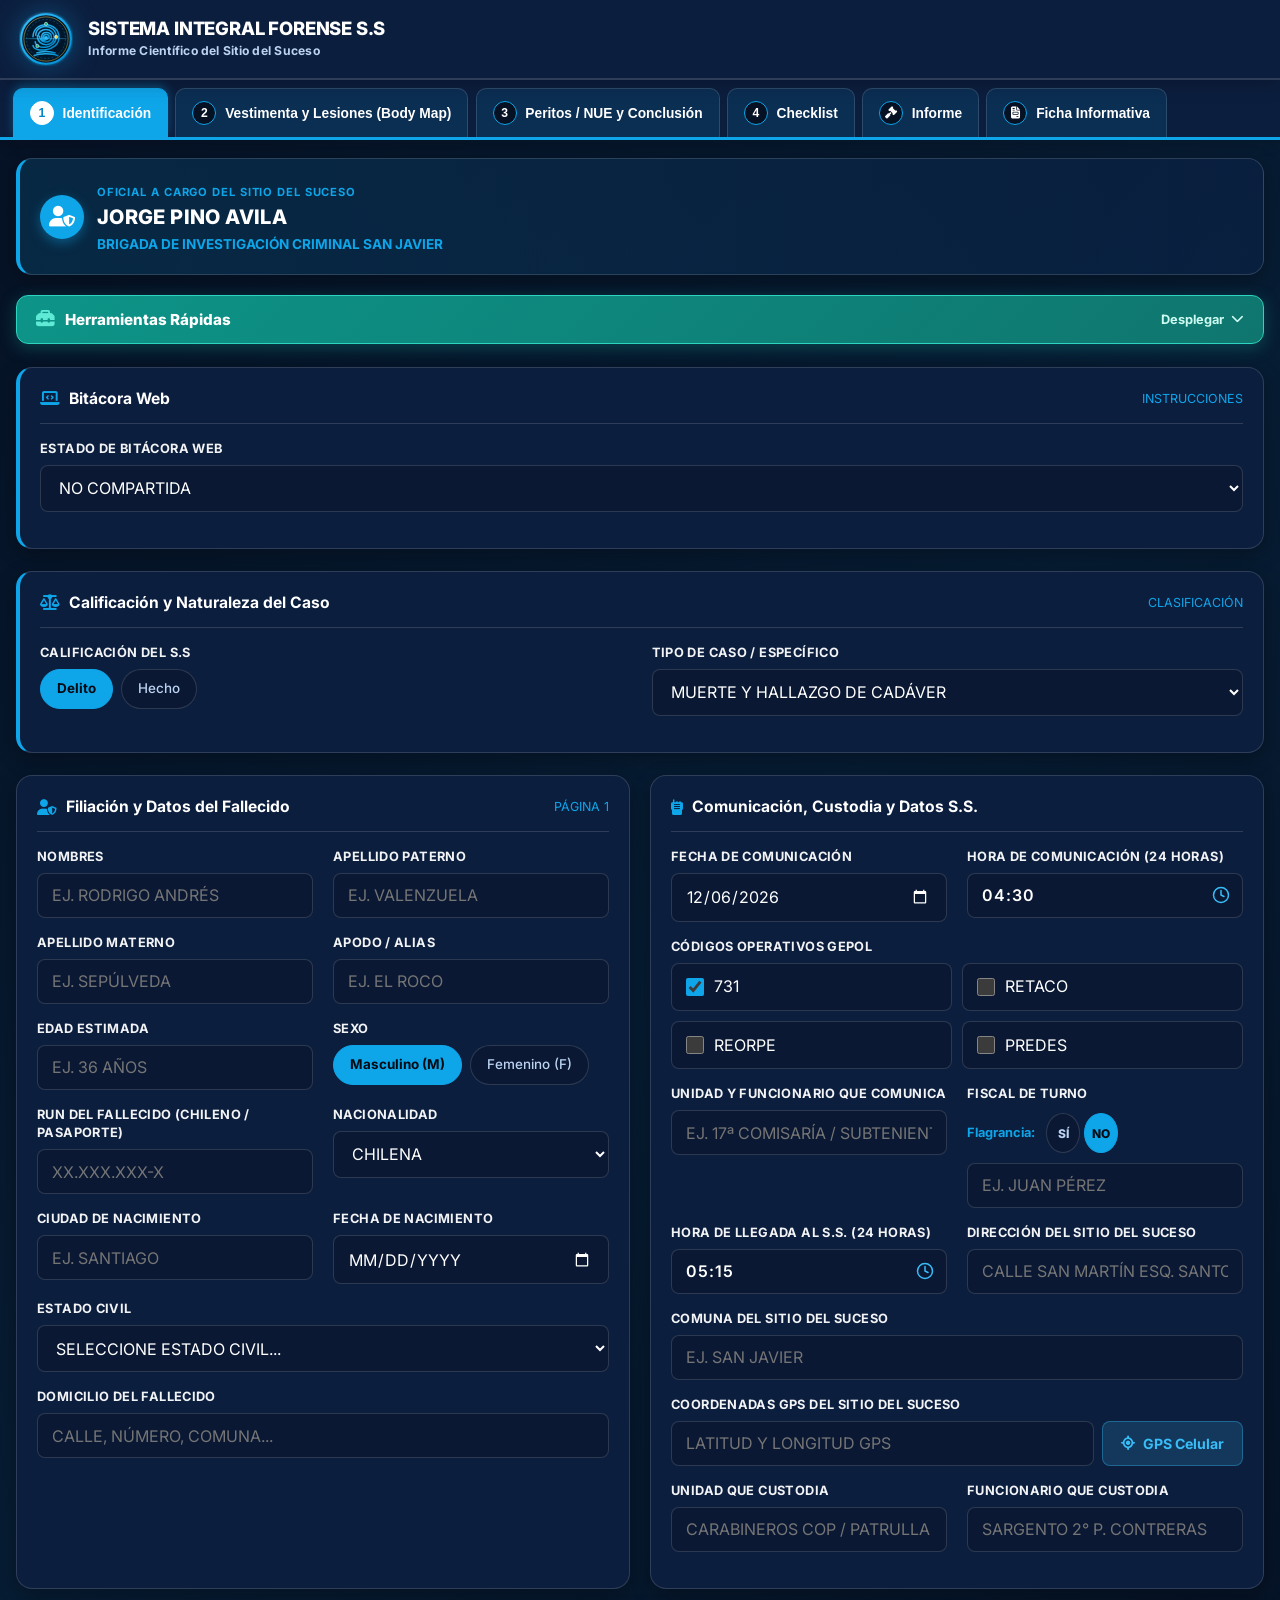
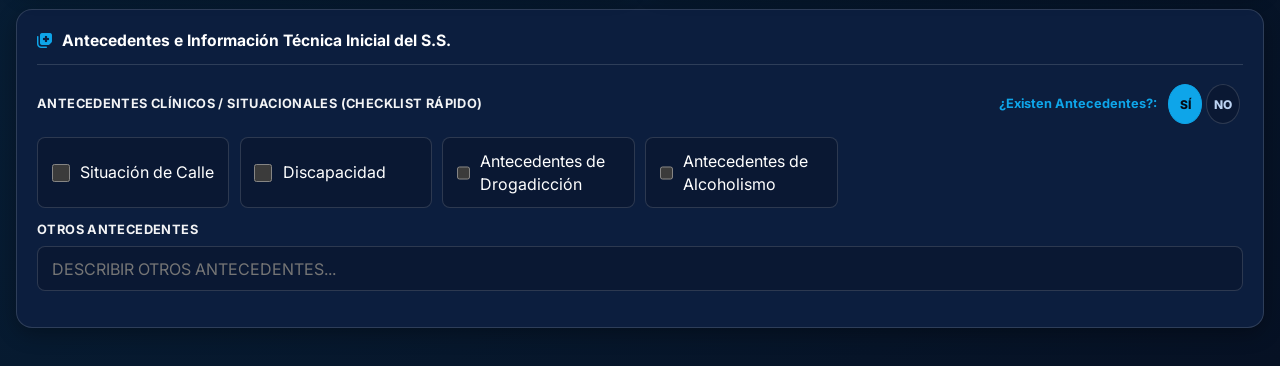
==== commit e4195300: "Add files via upload" ====
--- a/index.html
+++ b/index.html
@@ -10,7 +10,7 @@
   <link rel="manifest" href="manifest.json">
   <title>SIF-SS // Sistema Integral Forense - Informe Científico-Técnico del Sitio del Suceso (Android)</title>
   <link rel="stylesheet" href="https://cdnjs.cloudflare.com/ajax/libs/font-awesome/6.5.1/css/all.min.css">
-  <link rel="stylesheet" href="styles.css">
+  <link rel="stylesheet" href="styles.css?v=5.13">
   <script src="https://cdnjs.cloudflare.com/ajax/libs/html2canvas/1.4.1/html2canvas.min.js"></script>
 </head>
 <body>
@@ -337,8 +337,8 @@
               <input type="date" class="form-input" data-state-path="comunicacion.fecha">
             </div>
             <div class="form-group">
-              <label class="form-label">Hora de Comunicación</label>
-              <input type="time" class="form-input" data-state-path="comunicacion.hora">
+              <label class="form-label">Hora de Comunicación (24 Horas)</label>
+              <input type="text" class="form-input time-input-24" data-state-path="comunicacion.hora" placeholder="04:30" maxlength="5" inputmode="numeric">
             </div>
           </div>
 
@@ -393,8 +393,8 @@
 
           <div class="grid-2">
             <div class="form-group">
-              <label class="form-label">Hora de Llegada al S.S.</label>
-              <input type="time" class="form-input" data-state-path="comunicacion.horaLlegadaSS">
+              <label class="form-label">Hora de Llegada al S.S. (24 Horas)</label>
+              <input type="text" class="form-input time-input-24" data-state-path="comunicacion.horaLlegadaSS" placeholder="05:15" maxlength="5" inputmode="numeric">
             </div>
             <div class="form-group">
               <label class="form-label">Dirección del Sitio del Suceso</label>
@@ -1010,8 +1010,8 @@
                 <input type="date" class="form-input" data-state-path="antecedentes.fechaRecepcion">
               </div>
               <div class="form-group">
-                <label class="form-label">Recepción: Hora</label>
-                <input type="time" class="form-input" data-state-path="antecedentes.horaRecepcion">
+                <label class="form-label">Recepción: Hora (24 Horas)</label>
+                <input type="text" class="form-input time-input-24" data-state-path="antecedentes.horaRecepcion" placeholder="04:30" maxlength="5" inputmode="numeric">
               </div>
               <div class="form-group">
                 <label class="form-label">Nombre de Quien Recepciona</label>
@@ -1161,12 +1161,12 @@
           </div>
           <div class="grid-2">
             <div class="form-group">
-              <label class="form-label">Hora Fin Examen Externo</label>
-              <input type="time" class="form-input" data-state-path="horaFinExamenExterno">
-            </div>
-            <div class="form-group">
-              <label class="form-label">Hora Finalización S.S.</label>
-              <input type="time" class="form-input" data-state-path="horaFinSS">
+              <label class="form-label">Hora Fin Examen Externo (24 Horas)</label>
+              <input type="text" class="form-input time-input-24" data-state-path="horaFinExamenExterno" placeholder="15:00" maxlength="5" inputmode="numeric">
+            </div>
+            <div class="form-group">
+              <label class="form-label">Hora Finalización S.S. (24 Horas)</label>
+              <input type="text" class="form-input time-input-24" data-state-path="horaFinSS" placeholder="16:00" maxlength="5" inputmode="numeric">
             </div>
           </div>
         </div>
@@ -1235,7 +1235,7 @@
       </div>
 
       <div class="official-preview-wrapper" style="overflow-x: auto;">
-        <div id="fichaInformativaContent" class="official-document" contenteditable="true" style="padding: 2rem; width: 100%; min-width: 800px; max-width: 1000px; margin: 0 auto; background: white; color: black; box-shadow: 0 4px 15px rgba(0,0,0,0.1);"></div>
+        <div id="fichaInformativaContent" class="official-document" contenteditable="true" style="padding: 2rem; width: 100%; max-width: 1000px; margin: 0 auto; background: white; color: black; box-shadow: 0 4px 15px rgba(0,0,0,0.1);"></div>
       </div>
     </section>
 
@@ -1399,12 +1399,12 @@
   <!-- SCRIPTS -->
   <script src="https://cdnjs.cloudflare.com/ajax/libs/html2canvas/1.4.1/html2canvas.min.js"></script>
   <script src="https://cdnjs.cloudflare.com/ajax/libs/html2pdf.js/0.10.1/html2pdf.bundle.min.js"></script>
-  <script src="app.js?v=4.53"></script>
+  <script src="app.js?v=5.13"></script>
   <script>
     if ('serviceWorker' in navigator) {
       window.addEventListener('load', () => {
-        navigator.serviceWorker.register('./sw.js?v=4.53')
-          .then(reg => console.log('✅ [PWA] Service Worker registrado para Android Offline Autónomo v4.53:', reg.scope))
+        navigator.serviceWorker.register('./sw.js?v=5.13')
+          .then(reg => console.log('✅ [PWA] Service Worker registrado para Android Offline Autónomo v5.13:', reg.scope))
           .catch(err => console.error('❌ [PWA] Error al registrar SW:', err));
       });
     }
--- a/styles.css
+++ b/styles.css
@@ -1,6 +1,7 @@
 @import url('https://fonts.googleapis.com/css2?family=Inter:wght@300;400;500;600;700;800&family=JetBrains+Mono:wght@400;600&display=swap');
 
 :root {
+  color-scheme: dark;
   --bg-main: #061124;
   --bg-card: #0c1e3e;
   --bg-card-hover: #132a54;
@@ -25,6 +26,7 @@
 }
 
 [data-theme="light"] {
+  color-scheme: light;
   --bg-main: #dcf0ff;
   --bg-card: #ffffff;
   --bg-card-hover: #f0f9ff;
@@ -388,6 +390,63 @@
   box-shadow: 0 0 0 3px rgba(14, 165, 233, 0.2);
 }
 
+/* SELECTORES DE FECHA Y HORA (ICONOS CLAROS, NÍTIDOS Y VISIBLES EN TEMA OSCURO) */
+.form-input[type="date"],
+.form-input[type="time"],
+.form-input[type="datetime-local"],
+input[type="date"],
+input[type="time"],
+input[type="datetime-local"] {
+  color-scheme: dark;
+}
+
+[data-theme="light"] .form-input[type="date"],
+[data-theme="light"] .form-input[type="time"],
+[data-theme="light"] .form-input[type="datetime-local"],
+[data-theme="light"] input[type="date"],
+[data-theme="light"] input[type="time"],
+[data-theme="light"] input[type="datetime-local"] {
+  color-scheme: light;
+}
+
+.form-input[type="date"]::-webkit-calendar-picker-indicator,
+.form-input[type="time"]::-webkit-calendar-picker-indicator,
+.form-input[type="datetime-local"]::-webkit-calendar-picker-indicator,
+input[type="date"]::-webkit-calendar-picker-indicator,
+input[type="time"]::-webkit-calendar-picker-indicator,
+input[type="datetime-local"]::-webkit-calendar-picker-indicator {
+  cursor: pointer;
+  border-radius: 6px;
+  padding: 4px;
+  opacity: 1 !important;
+  transition: var(--transition);
+}
+
+.form-input[type="date"]::-webkit-calendar-picker-indicator:hover,
+.form-input[type="time"]::-webkit-calendar-picker-indicator:hover,
+.form-input[type="datetime-local"]::-webkit-calendar-picker-indicator:hover,
+input[type="date"]::-webkit-calendar-picker-indicator:hover,
+input[type="time"]::-webkit-calendar-picker-indicator:hover,
+input[type="datetime-local"]::-webkit-calendar-picker-indicator:hover {
+  background-color: rgba(14, 165, 233, 0.25);
+  transform: scale(1.1);
+}
+
+/* INPUTS DE HORA FORMATO 24 HORAS CON ÍCONO DE RELOJ INCORPORADO */
+.time-input-24 {
+  background-image: url('data:image/svg+xml;utf8,<svg xmlns="http://www.w3.org/2000/svg" width="16" height="16" viewBox="0 0 24 24" fill="none" stroke="%2338bdf8" stroke-width="2" stroke-linecap="round" stroke-linejoin="round"><circle cx="12" cy="12" r="10"></circle><polyline points="12 6 12 12 16 14"></polyline></svg>');
+  background-repeat: no-repeat;
+  background-position: right 12px center;
+  background-size: 18px 18px;
+  padding-right: 38px;
+  letter-spacing: 0.05em;
+  font-weight: 600;
+}
+
+[data-theme="light"] .time-input-24 {
+  background-image: url('data:image/svg+xml;utf8,<svg xmlns="http://www.w3.org/2000/svg" width="16" height="16" viewBox="0 0 24 24" fill="none" stroke="%230284c7" stroke-width="2" stroke-linecap="round" stroke-linejoin="round"><circle cx="12" cy="12" r="10"></circle><polyline points="12 6 12 12 16 14"></polyline></svg>');
+}
+
 .form-textarea {
   min-height: 90px;
   resize: vertical;
@@ -631,8 +690,7 @@
   background: #0f172a;
   border-radius: var(--radius-lg);
   padding: 1rem;
-  display: flex;
-  justify-content: center;
+  display: block;
   overflow-x: auto;
 }
 
@@ -644,6 +702,7 @@
   box-shadow: 0 10px 40px rgba(0, 0, 0, 0.5);
   width: 100%;
   max-width: 860px;
+  margin: 0 auto;
   font-family: 'Arial', -apple-system, sans-serif;
   line-height: 1.55;
   font-size: 10.5pt;
@@ -867,10 +926,13 @@
 
 @media print {
   body { background: #fff !important; color: #000 !important; }
-  .app-header, .nav-tabs-wrapper, .no-print { display: none !important; }
+  .app-header, .nav-tabs-wrapper, .no-print, .toast-container { display: none !important; }
   .main-container { margin: 0 !important; padding: 0 !important; max-width: 100% !important; }
-  .official-preview-wrapper { background: transparent !important; padding: 0 !important; }
-  .official-document { box-shadow: none !important; padding: 0 !important; width: 100% !important; max-width: 100% !important; }
+  .official-preview-wrapper { background: transparent !important; padding: 0 !important; margin: 0 !important; }
+  .official-document { box-shadow: none !important; padding: 0 !important; margin: 0 !important; width: 100% !important; max-width: 100% !important; zoom: 1 !important; transform: none !important; }
+  .official-document table:not(.distribucion-table) { width: 100% !important; max-width: 100% !important; }
+  * { -webkit-print-color-adjust: exact !important; print-color-adjust: exact !important; color-adjust: exact !important; }
+  @page { size: legal portrait; margin: 0; }
 }
 
 /* PWA APP BANNER (Estilo Ranchillo) */
@@ -955,3 +1017,17 @@
 .official-document td {
   text-transform: uppercase !important;
 }
+
+/* RESPONSIVE FICHA INFORMATIVA (AUTO AJUSTE) */
+@media screen and (max-width: 820px) {
+  #fichaInformativaContent { zoom: 0.8; }
+}
+@media screen and (max-width: 600px) {
+  #fichaInformativaContent { zoom: 0.6; }
+}
+@media screen and (max-width: 480px) {
+  #fichaInformativaContent { zoom: 0.45; }
+}
+@media screen and (max-width: 380px) {
+  #fichaInformativaContent { zoom: 0.42; }
+}
